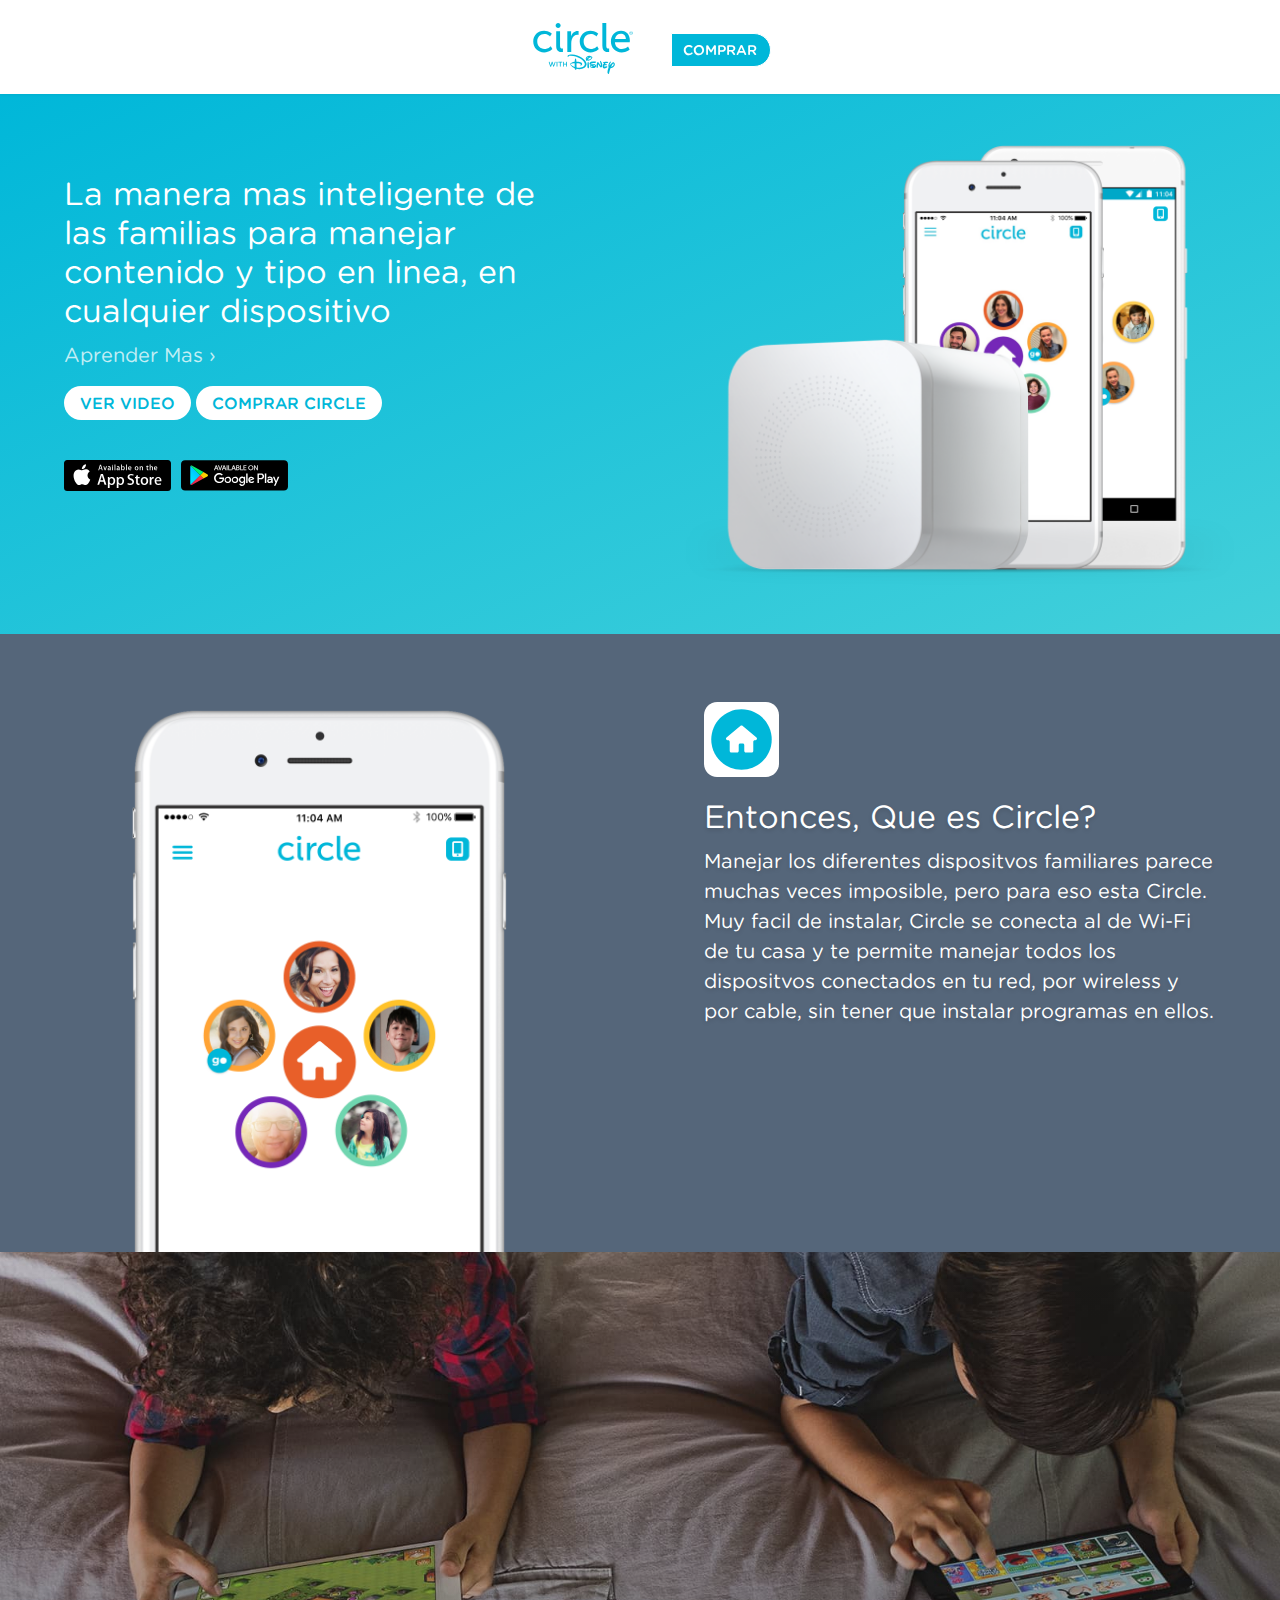
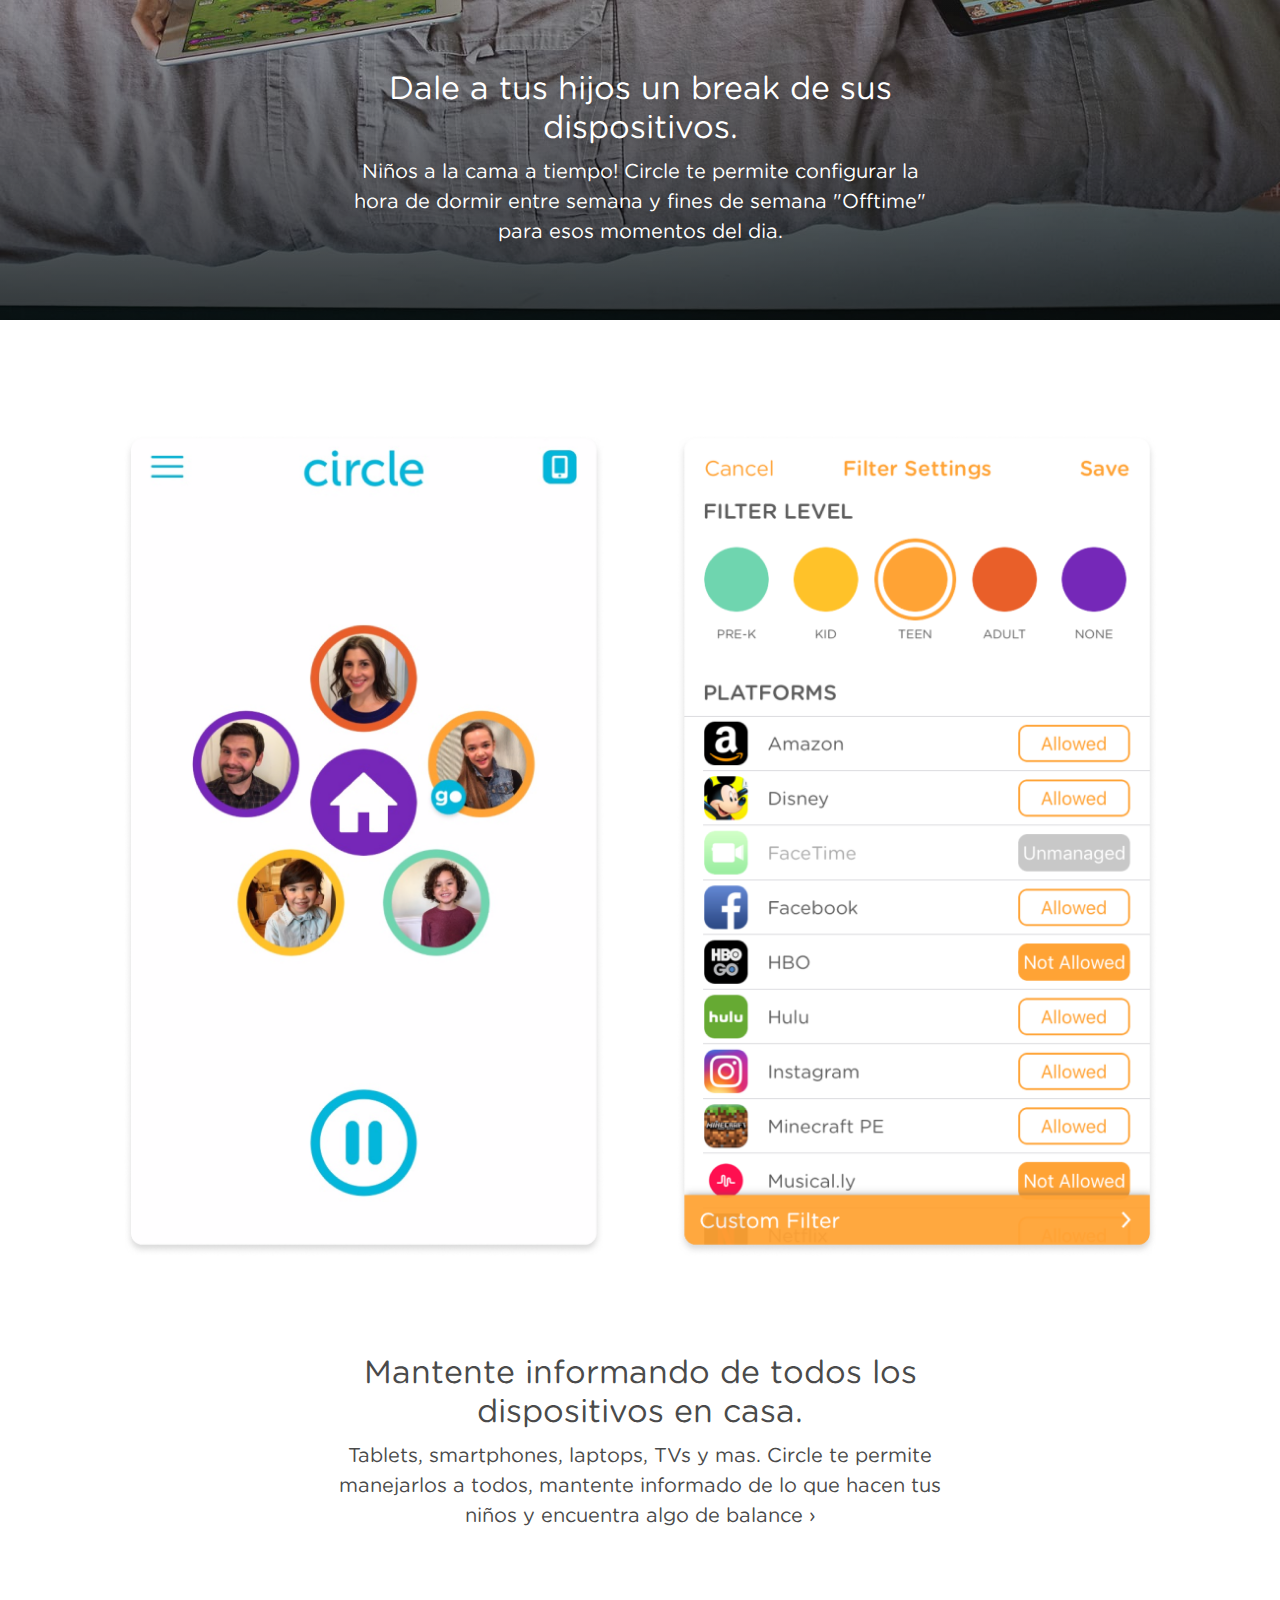
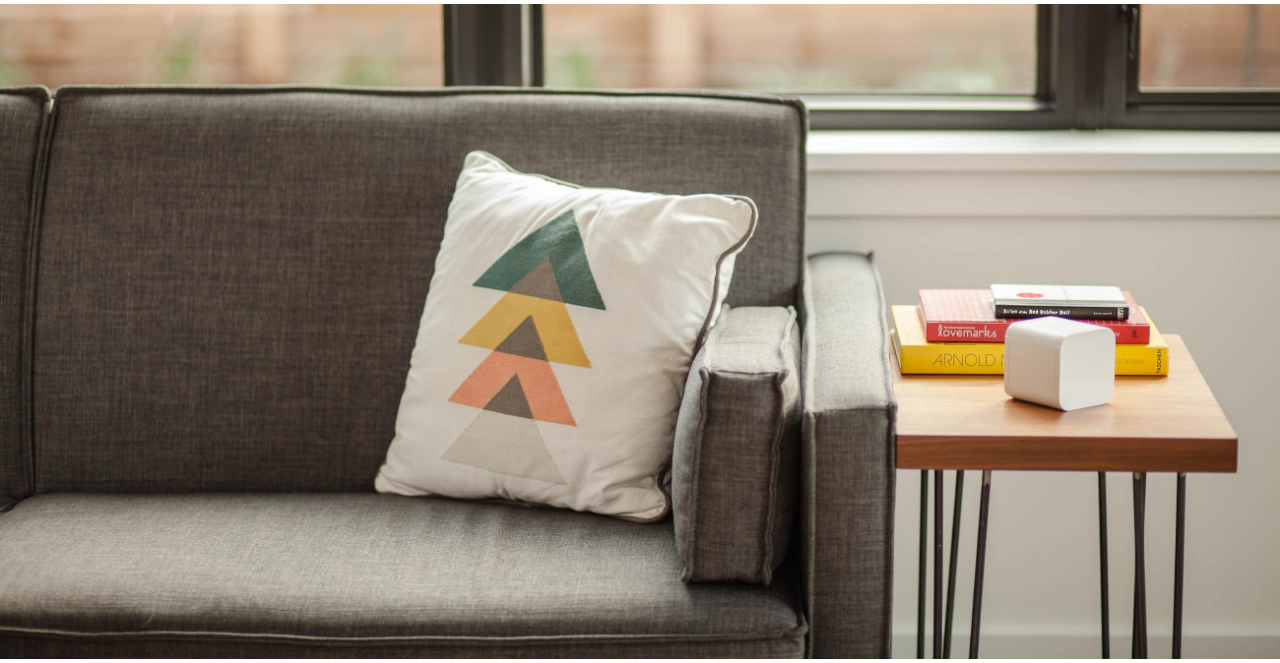
==== index.html @ 73e22552 "pulido" ====
<!doctype html>
<html>
  <head>
    <meta charset="UTF-8"/>

<title>Parental Controls &amp; Internet Filtering. — Circle with Disney</title>
<meta name="viewport" content="width=device-width, initial-scale=1, user-scalable=no, minimal-ui" />
 <link rel="stylesheet" type="text/css" href="assets/css/style.css">  
 <script src="https://code.jquery.com/jquery-3.3.1.min.js" integrity="sha256-FgpCb/KJQlLNfOu91ta32o/NMZxltwRo8QtmkMRdAu8=" crossorigin="anonymous"></script>
  </head>
  <body class=" page-index" >
    <div class="container">
      <header class="header">

<!-- barra de navegacion -->
         
<nav class="nav nav-primary">

    <div class="rap">
        <div class="brand">

            <img src="./assets/images/logo.JPG" alt="Circle with Disney - The smart way for families to manage content and time online, on any device" />
      
        </div>
        <ul class="main">

      <li class="brand">
        <a href="/">
          <img src="./assets/images/circle-with-disney-blue.svg" alt="Circle with Disney - The smart way for families to manage content and time online, on any device" width="100"/>
        </a>
      </li>
    
      <li class="store">
      	<a href="https://articulo.mercadolibre.com.ec/MEC-415650653-circle-_JM" class="button blue">Comprar</a>
      </li>
      
        </ul>
    <ul class="mobile">
      <li class="store"><a href="https://articulo.mercadolibre.com.ec/MEC-415650653-circle-_JM" class="button blue">Comprar</a></li>
      <li class="more">
        <a class="js-mobile-menu-trigger">
          <svg class="icon icon-more">
            <use xlink:href="#icon-more"></use>
          </svg>
        </a>
      </li>
    </ul>
    </div>
</nav>
<nav class="nav nav-mobile">

    <!-- cuerpo -->

  <ul>
    
    <li class="features"><a href="/circle/">Circle Home</a>
      <ul class="sub">
        <li><a href="/circle/time-limits/">Time Limits</a></li>
        <li><a href="/circle/bedtime/">BedTime</a></li>
        <li><a href="/circle/filter/">Filter</a></li>
        <li><a href="/circle/rewards/">Rewards</a></li>
        <li><a href="/circle/pause/">Pause</a></li>
        <li><a href="/circle/offtime/">OffTime</a></li>
        <li><a href="/circle/usage/">Usage</a></li>
      </ul>
    </li>
    <li><a href="/circle-go/">Circle Go</a>
      
    </li>
    <li class="custom"><a href="/mycircle/">MyCIRCLE</a></li>
    <li><a href="/connections/">Connections</a></li>
    <li><a href="https://support.meetcircle.com/" target="_blank">Support</a></li>
    <li class="store"><a href="/buy/">Buy on meetcircle.com</a></li>
    <li class="store"><a href="http://www.amazon.com/Circle-CIRC001-with-Disney/dp/B019RC1EI8/ref=cm_cr_arp_d_product_top?ie=UTF8" onClick="circleClickTrack(event)" target="_blank" class="amazon">Buy on <img src="amazon-white-cta.svg" alt="Buy it on Amazon®" width="72"/></a></li>
  </ul>
</nav>

      </header>
      <div id="content" class="m-scene">
        <div class="scene_element scene_element--fadein">
          <main>
            

<div id="scene-circle" class="scene scene-left scene-dual scene-color-gradient-fresh">
  <div class="content">
    <h2> La manera mas inteligente de las familias para manejar contenido y tipo en linea, en cualquier dispositivo</h2>
    <p class="lead learn-more text-color-white text-faded">
      Aprender Mas
    </p>
    <div class="modal">
      <label for="modal-1">
        <a class="modal-trigger button white">Ver Video</a>
        <a href="/buy/" class="button white">Comprar Circle</a>
      </label>
      <input id="modal-1" type="checkbox" class="modal-state"/>
      <div class="modal-fade-screen">
        <div class="modal-inner">
          <div for="modal-1" class="modal-close"></div>
          <div class="video-wrapper">
            <iframe id="masthead-video" src="https://player.vimeo.com/video/198241152?api=1&amp;player_id=masthead-video&amp;title=0&amp;amp;byline=0&amp;amp;portrait=0&amp;amp;color=00b7d9" frameborder="0" allowfullscreen="allowfullscreen"></iframe>
          </div>
        </div>
      </div>
    </div>
    <p class="app-store-ctas">
		<a href="https://itunes.apple.com/us/app/circle-home/id1037062934"><img src="./assets/images/app-store-available.svg" width="107" alt="Available on the App Store" /></a>&nbsp;
		<a href="https://play.google.com/store/apps/details?id=com.circlemedia.circlehome"><img src="./assets/images/play-store-available.svg" width="107" alt="Available on Google Play" /></a>
	</p>
  </div>
  <div class="image">
  	<a href="/buy/" class="no-mobile"><img src="./assets/images/circlehome-with-phones.png" alt="Circle Home - only $99" class="responsive-image"/></a>
  	<a href="/buy/" class="show-mobile"><img src="./assets/images/circlehome-with-phones-mobile.png" alt="Circle Home - only $99" class="responsive-image"/></a>
  </div>
</div>

            


<div id="scene-homepage-whatiscircle" class="scene scene-right scene-dual scene-text-light scene-color-offtime">
  <div class="content">
    <a href="/circle/">
      <img src="./assets/images/circle-app-icon.svg" alt="Circle app" height="75" />
    </a>
    <h2>
      Entonces, Que es Circle?
    </h2>
    <p class="lead">
      Manejar los diferentes dispositvos familiares parece muchas veces imposible, pero para eso esta Circle. Muy facil de instalar, Circle se conecta al de Wi-Fi de tu casa y te permite manejar todos los dispositvos conectados en tu red, por wireless y por cable, sin tener que instalar programas en ellos.
    </p>
  </div>
  <div class="image">
    <img src="./assets/images/circle-homescreen-cropped.png" alt="What is Circle?" class="responsive-image no-mobile"/>
    <img src="./assets/images/circle-homescreen-cropped-mobile.png" alt="What is Circle?" class="responsive-image show-mobile"/>
  </div>
</div>



<div id="scene-homepage-bedtime-pause" style="background-image: url('./assets/images/kids-on-bed-with-devices.jpg');" class="scene scene-mast scene-bottom scene-text-light scene-main"><div class="overlay gradient"></div>
    <div class="content wide">
      <h2>Dale a tus hijos un break de sus dispositivos.</h2>
      <p class="lead">
      	Niños a la cama a tiempo! Circle te permite configurar la hora de dormir entre semana y fines de semana "Offtime" para esos momentos del dia.
      </p>
   
    </div>
  </div>

<div id="scene-homepage-insights-devices" class="scene scene-main wide">
  <div class="image">
    <img src="./assets/images/usage-devices-mobile.png" alt="Manage all your connected devices and stay in the know" class="responsive-image no-mobile"/>
    <img src="./assets/images/usage-devices-mobile.png" alt="Manage all your connected devices and stay in the know" class="responsive-image show-mobile"/>
  </div>
  <div class="content">
    <h2>
      Mantente informando de todos los dispositivos en casa.
    </h2>
    <p class="lead">
      Tablets, smartphones, laptops, TVs y mas. Circle te permite manejarlos a todos, mantente informado de lo que hacen tus niños y encuentra algo de balance
	  </strong> ›
    </p>
  </div>
</div>

<div id="scene-homepage-setup-photo" class="scene">
	<img src="./assets/images/circle-on-side-table.jpg" alt="Circle is easy to setup on your home network." class="responsive-image no-mobile">
	<img src="./assets/images/circle-on-side-table.jpg" alt="Circle is easy to setup on your home network." class="responsive-image show-mobile">
</div>


    

  </body>

  <script src="./assets/js/bundle.js"></script>
</html>
---- assets/css/style.css ----
html {
    font-family: sans-serif;
    -ms-text-size-adjust: 100%;
    -webkit-text-size-adjust: 100%
}

body {
    margin: 0
}

article,aside,details,figcaption,figure,footer,header,main,menu,nav,section,summary {
    display: block
}

audio,canvas,progress,video {
    display: inline-block
}

audio:not([controls]) {
    display: none;
    height: 0
}

progress {
    vertical-align: baseline
}

template,[hidden] {
    display: none
}

a {
    background-color: transparent
}

a:active,a:hover {
    outline-width: 0
}

abbr[title] {
    border-bottom: none;
    text-decoration: underline;
    text-decoration: underline dotted
}

b,strong {
    font-weight: inherit
}

b,strong {
    font-weight: bolder
}

dfn {
    font-style: italic
}

h1 {
    font-size: 2em;
    margin: 0.67em 0
}

mark {
    background-color: #ff0;
    color: #000
}

small {
    font-size: 80%
}

sub,sup {
    font-size: 75%;
    line-height: 0;
    position: relative;
    vertical-align: baseline
}

sub {
    bottom: -0.25em
}

sup {
    top: -0.5em
}

img {
    border-style: none
}

svg:not(:root) {
    overflow: hidden
}

code,kbd,pre,samp {
    font-family: monospace, monospace;
    font-size: 1em
}

figure {
    margin: 1em 40px
}

hr {
    box-sizing: content-box;
    height: 0;
    overflow: visible
}

button,input,select,textarea {
    font: inherit
}

optgroup {
    font-weight: bold
}

button,input,select {
    overflow: visible
}

button,input,select,textarea {
    margin: 0
}

button,select {
    text-transform: none
}

button,[type="button"],[type="reset"],[type="submit"] {
    cursor: pointer
}

[disabled] {
    cursor: default
}

button,html [type="button"],[type="reset"],[type="submit"] {
    -webkit-appearance: button
}

button::-moz-focus-inner,input::-moz-focus-inner {
    border: 0;
    padding: 0
}

button:-moz-focusring,input:-moz-focusring {
    outline: 1px dotted ButtonText
}

fieldset {
    border: 1px solid #c0c0c0;
    margin: 0 2px;
    padding: 0.35em 0.625em 0.75em
}

legend {
    box-sizing: border-box;
    color: inherit;
    display: table;
    max-width: 100%;
    padding: 0;
    white-space: normal
}

textarea {
    overflow: auto
}

[type="checkbox"],[type="radio"] {
    box-sizing: border-box;
    padding: 0
}

[type="number"]::-webkit-inner-spin-button,[type="number"]::-webkit-outer-spin-button {
    height: auto
}

[type="search"] {
    -webkit-appearance: textfield
}

[type="search"]::-webkit-search-cancel-button,[type="search"]::-webkit-search-decoration {
    -webkit-appearance: none
}

html {
    box-sizing: border-box
}

*,*::after,*::before {
    box-sizing: inherit
}

.icon {
    display: inline-block;
    width: 1em;
    height: 1em;
    fill: currentColor
}

.icon-android {
    width: 0.8291015625em
}

.icon-apple {
    width: 0.810546875em
}

.icon-babble {
    width: 0.9306640625em
}

.icon-blog {
    width: 0.7802734375em
}

.icon-circle-device {
    width: 0.97265625em
}

.icon-community {
    width: 1.2119140625em
}

.icon-desktop {
    width: 1.0859375em
}

.icon-devices {
    width: 0.9541015625em
}

.icon-disney {
    width: 1.2119140625em
}

.icon-education {
    width: 1.228515625em
}

.icon-emoji {
    width: 0.97265625em
}

.icon-facebook {
    width: 0.541015625em
}

.icon-filter {
    width: 0.989453125em
}

.icon-game {
    width: 0.97265625em
}

.icon-gif {
    width: 2.22265625em
}

.icon-grid {
    width: 0.97265625em
}

.icon-home {
    width: 1.134765625em
}

.icon-insights {
    width: 1.37109375em
}

.icon-instagram {
    width: 0.97265625em
}

.icon-ipod {
    width: 0.6484375em
}

.icon-laptop {
    width: 1.5712890625em
}

.icon-loading {
    width: 0.97265625em
}

.icon-medium {
    width: 1.189453125em
}

.icon-moon {
    width: 0.97265625em
}

.icon-more {
    width: 0.2705078125em
}

.icon-movie {
    width: 1.4287109375em
}

.icon-news {
    width: 1.2001953125em
}

.icon-offtime {
    width: 0.6669921875em
}

.icon-pause-round {
    width: 0.9669921875em
}

.icon-pause-simple {
    width: 0.6669921875em
}

.icon-phone {
    width: 0.6484375em
}

.icon-profile {
    width: 0.97265625em
}

.icon-rewards {
    width: 0.97265625em
}

.icon-security {
    width: 0.95em
}

.icon-shopping {
    width: 0.8779296875em
}

.icon-social-services {
    width: 1.0810546875em
}

.icon-streaming {
    width: 1.4482421875em
}

.icon-support {
    width: 0.97265625em
}

.icon-tablet {
    width: 0.810546875em
}

.icon-tv {
    width: 1.1875em
}

.icon-twitter {
    width: 1.2119140625em
}

.icon-usage {
    width: 1.03125em
}

.icon-video {
    width: 1.03125em
}

.icon-vine {
    width: 0.8779296875em
}

.icon-wifi {
    width: 1.4189453125em
}

.icon-youtube {
    width: 1.3544921875em
}

* {
    text-rendering: optimizeLegibility !important;
    -webkit-text-size-adjust: none !important
}

html,body {
    -webkit-tap-highlight-color: transparent
}

body {
    text-rendering: optimizeLegibility;
    -webkit-font-smoothing: antialiased;
    -webkit-text-size-adjust: none;
    zoom:1;color: #4a4a4a;
    font-size: 1em;
    font-family: "Gotham Rounded A","Gotham Rounded B";
    background: #f2f4f6
}

h1,h2,h3,h4,h5,h6 {
    font-family: "Gotham Rounded A","Gotham Rounded B"
}

h1 {
    font-size: 2.25em;
    font-weight: 500
}

h2 {
    margin: .5em 0 0 0;
    font-size: 1.5em
}

@media screen and (min-width: 768px) {
    h2 {
        font-size:2em
    }
}

h3 {
    font-size: 1.5em
}

h2,h3,h4 {
    font-weight: 400
}

h5,h6 {
    font-weight: 500
}

h5 {
    font-size: 1em
}

strong {
    font-weight: 500
}

p,ul li,ul ol,blockquote {
    font-family: "Gotham Rounded A","Gotham Rounded B"
}

p {
    margin: .5em 0;
    font-size: 1em;
    line-height: 1.5em
}

a {
    display: inline-block;
    color: #00b7d9;
    text-decoration: none
}

p a {
    display: inline
}

iframe[name="google_conversion_frame"] {
    display: none !important
}

body>img {
    display: none !important
}

.lead {
    font-size: 1em
}

.lead.lead-mobile {
    font-size: 1.25em
}

@media screen and (min-width: 768px) {
    .lead {
        font-size:1.25em
    }
}

.lead.hide-mobile {
    display: none
}

@media screen and (min-width: 768px) {
    .lead.hide-mobile {
        display:block
    }
}

.text-size-big {
    font-size: 3.5em
}

.learn-more:after {
    content: " ›"
}

.text-color-white {
    color: #fff
}

.text-color-white.text-faded {
    color: rgba(255,255,255,0.75)
}

.text-color-secondary-light {
    color: #a7b3c1
}

.text-align-center {
    text-align: center
}

.text-align-left {
    text-align: left
}

.text-all-caps {
    text-transform: uppercase
}

.display-inline-block {
    display: inline-block
}

.display-none {
    display: none
}

.mb0 {
    margin-bottom: 0
}

.bg-white {
    background: #fff
}

.bg-white-fade {
    background: rgba(255,255,255,0.5)
}

.bg-primary {
    background: #00b7d9
}

.bg-secondary {
    background: #404d5c
}

.bg-light-gray {
    background: #c5cdd6
}

.bg-prek {
    background: #6FD5AF
}

.bg-kid {
    background: #FFC229
}

.bg-teen {
    background: #FFA335
}

.bg-adult {
    background: #E85F29
}

.bg-none {
    background: #7528B8
}

.bg-chores {
    background: #827AEC
}

.bg-activity {
    background: #FA7E48
}

.bg-social {
    background: #FFB854
}

.bg-automation {
    background: #aaa
}

.bg-driving {
    background: #2BAD8B
}

.bg-assistant {
    background: #CF4242
}

.bg-mycircle-gradient {
    background-color: #FFA335;
    background-image: -webkit-linear-gradient(bottom, #FFA335,#E85F29);
    background-image: linear-gradient(to top,#FFA335,#E85F29)
}

.bg-mycircle-gradient-reverse {
    background-color: #E85F29;
    background-image: -webkit-linear-gradient(bottom, #E85F29,#FFA335);
    background-image: linear-gradient(to top,#E85F29,#FFA335)
}

.bg-circlego-gradient {
    background-color: #FFC229;
    background-image: -webkit-linear-gradient(bottom, #FFC229,#FFA335);
    background-image: linear-gradient(to top,#FFC229,#FFA335)
}

.bg-circlego-gradient-reverse {
    background-color: #FFA335;
    background-image: -webkit-linear-gradient(bottom, #FFA335,#FFC229);
    background-image: linear-gradient(to top,#FFA335,#FFC229)
}

.mb0 {
    margin-bottom: 0
}

.mt0 {
    margin-top: 0
}

.responsive-image {
    display: block;
    max-width: 100%;
    height: auto
}

.responsive-image-ib {
    display: inline-block;
    max-width: 100%;
    height: auto
}

.no-mobile {
    display: none
}

@media screen and (min-width: 768px) {
    .no-mobile {
        display:inline
    }
}

.show-mobile {
    display: inline
}

@media screen and (min-width: 768px) {
    .show-mobile {
        display:none
    }
}

.clearfix:before,.clearfix:after {
    content: " ";
    display: table
}

.clearfix:after {
    clear: both
}

@-webkit-keyframes fadeInDown {
    0% {
        opacity: 0;
        -webkit-transform: translateY(-20px);
        transform: translateY(-20px)
    }

    100% {
        opacity: 1;
        -webkit-transform: translateY(0);
        transform: translateY(0)
    }
}

@keyframes fadeInDown {
    0% {
        opacity: 0;
        -webkit-transform: translateY(-20px);
        -ms-transform: translateY(-20px);
        transform: translateY(-20px)
    }

    100% {
        opacity: 1;
        -webkit-transform: translateY(0);
        -ms-transform: translateY(0);
        transform: translateY(0)
    }
}

@-webkit-keyframes fadeIn {
    0% {
        opacity: 0
    }

    100% {
        opacity: 1
    }
}

@keyframes fadeIn {
    0% {
        opacity: 0
    }

    100% {
        opacity: 1
    }
}

@-webkit-keyframes slideInDown {
    0% {
        opacity: 0;
        -webkit-transform: translateY(-2000px);
        transform: translateY(-2000px)
    }

    100% {
        -webkit-transform: translateY(0);
        transform: translateY(0)
    }
}

@keyframes slideInDown {
    0% {
        opacity: 0;
        -webkit-transform: translateY(-2000px);
        -ms-transform: translateY(-2000px);
        transform: translateY(-2000px)
    }

    100% {
        -webkit-transform: translateY(0);
        -ms-transform: translateY(0);
        transform: translateY(0)
    }
}

.m-scene .scene_element {
    animation-duration: 0.25s;
    transition-timing-function: ease-in;
    animation-fill-mode: both
}

.m-scene .scene_element--fadein {
    -webkit-animation-duration: 1s;
    -moz-animation-duration: 1s;
    -o-animation-duration: 1s;
    animation-duration: 1s;
    -webkit-animation-fill-mode: both;
    -moz-animation-fill-mode: both;
    -o-animation-fill-mode: both;
    animation-fill-mode: both;
    -webkit-animation-name: fadeIn;
    -moz-animation-name: fadeIn;
    -o-animation-name: fadeIn;
    animation-name: fadeIn
}

.m-scene.is-exiting .scene_element {
    animation-direction: alternate-reverse
}

.alert {
    display: none;
    position: relative;
    padding: .25rem 0;
    color: #fff;
    font-weight: 500;
    text-align: center;
    vertical-align: middle;
    text-transform: uppercase;
    background: #E85F29
}

.alert p {
    position: relative;
    top: -2px;
    display: inline-block;
    margin: 0 .5em 1.25em 0
}

.alert p .hide {
    display: none
}

@media screen and (min-width: 768px) {
    .alert p .hide {
        display:inline
    }
}

.alert img {
    position: relative;
    top: .95em;
    display: inline-block
}

.alert .button {
    position: block;
    margin-top: 0
}

.alert .button.white {
    color: #E85F29
}

@media screen and (min-width: 768px) {
    .alert .button {
        margin-top:0;
        margin-left: .5rem;
        display: inline-block
    }
}

.page-home .alert {
    display: block
}

.button {
    display: inline-block;
    padding: .5rem 1rem .45rem 1rem;
    font-weight: 500;
    text-decoration: none;
    text-shadow: none;
    text-transform: uppercase;
    border-radius: 2rem;
    cursor: pointer;
    outline: none;
    border: none
}

.button.blue {
    color: #fff;
    background: #00b7d9
}

.button.blue:hover {
    background: #008ca6
}

.button.white {
    color: #00b7d9;
    background: #fff
}

.button.white:hover {
    background: rgba(255,255,255,0.75)
}

.button.holiday-gold {
    color: #fff;
    background: #F4BE38;
    font-weight: 700;
    letter-spacing: .02em
}

.button.holiday-gold:hover {
    background: rgba(244,190,56,0.75)
}

.button.csm {
    color: #fff;
    background: #249A10;
    font-weight: 700;
    letter-spacing: .02em
}

.button.csm:hover {
    background: rgba(36,154,16,0.75)
}

.button-segment span {
    display: inline-block;
    padding: .5rem 1rem;
    font-weight: 500;
    text-decoration: none;
    text-shadow: none;
    text-transform: uppercase
}

.button-segment .blue {
    color: #fff;
    background: #00b7d9;
    border-radius: 0 2rem 2rem 0
}

.button-segment .white {
    color: #00b7d9;
    background: #fff;
    border-radius: 2rem 0 0 2rem
}

.play-button {
    display: inline-block;
    height: 32px;
    width: 32px;
    background-color: #fff;
    border-radius: 100%;
    position: relative;
    top: 10px
}

.play-button:hover {
    background-color: rgba(255,255,255,0.5)
}

.play-button:after {
    content: "";
    display: block;
    position: absolute;
    top: 10.5px;
    left: 13px;
    margin: 0 auto;
    border-style: solid;
    border-width: 6px 0 6px 9px;
    border-color: transparent transparent transparent #00b7d9
}

.pill-list {
    list-style: none;
    padding-left: 0
}

.pill {
    display: inline-block;
    margin: 0 .5rem .5rem 0;
    padding: .25rem .5rem;
    font-weight: 500;
    border-radius: 5px
}

.pill.big {
    padding: .5rem 1rem;
    text-align: center
}

@media screen and (min-width: 1025px) {
    .header {
        padding:0 2rem
    }
}

.contact-form input {
    display: inline-block;
    margin: .5rem;
    padding: .5rem 0;
    outline: none;
    border: none;
    border-bottom: 2px solid #b9c3ce
}

.contact-form label {
    color: #8899ad;
    font-size: .9rem
}

.contact-form button {
    border: none;
    outline: none;
    font-size: .9rem
}

.form-clear {
    position: absolute;
    left: -5000px
}

.nav ul {
    padding-left: 0
}

.nav ul li {
    font-size: 1em;
    list-style: none
}

@media screen and (min-width: 768px) {
    .nav ul li {
        font-size:.75em;
        top: -1.65em
    }
}

@media screen and (min-width: 1025px) {
    .nav ul li {
        font-size:.9em;
        top: -1.35em
    }
}

.nav a {
    text-decoration: none
}

@media screen and (min-width: 1025px) {
    .nav-primary {
        position:fixed;
        left: 0;
        right: 0;
        z-index: 99
    }
}

.nav-primary .rap .main {
    display: none
}

@media screen and (min-width: 768px) {
    .nav-primary .rap .main {
        display:block;
        position: relative;
        text-align: center;
        padding: .5em 2em 0em 2em;
        margin-bottom: .5em
    }

    .nav-primary .rap .main.expanded {
        padding-bottom: 1.5em
    }
}

.nav-primary li {
    position: relative;
    display: inline;
    padding: .5em 0 1.5em;
    margin: 0 1.25em;
    font-weight: 500;
    text-transform: uppercase
}

@media screen and (min-width: 768px) {
    .nav-primary li {
        font-size:.75em;
        padding: .5em 0 1.85em;
        margin: 0 .75em
    }
}

@media screen and (min-width: 1025px) {
    .nav-primary li {
        padding:.5em 0 1.5em;
        margin: 0 1.25em
    }
}

.nav-primary a {
    color: #404d5c
}

.nav-primary .rap {
    max-width: 100%;
    margin-left: auto;
    margin-right: auto
}

.nav-primary .rap:before,.nav-primary .rap:after {
    content: " ";
    display: table
}

.nav-primary .rap:after {
    clear: both
}

@media screen and (min-width: 1025px) {
    .nav-primary .rap {
        background:#fff;
        box-shadow: 0 1px 3px rgba(0,0,0,0.05)
    }
}

.nav-primary .mobile {
    text-align: right
}

@media screen and (min-width: 768px) {
    .nav-primary .mobile {
        display:none
    }
}

@media screen and (min-width: 1025px) {
    .nav-primary .mobile {
        display:none
    }
}

.nav-primary .mobile li {
    margin-left: 0
}

.nav-primary .mobile li.store {
    margin-right: .5em
}

.nav-primary .mobile li.more {
    position: relative;
    top: .4rem;
    padding-left: .25em;
    font-size: 1.5rem;
    cursor: pointer
}

.nav-primary .mobile li a {
    color: #404d5c
}

.nav li.brand a {
    position: relative;
    top: 1.3em
}

.nav-primary>.rap>.brand {
    display: inline;
    float: left;
    padding: .75rem 1rem .45rem;
    z-index: 99
}

@media screen and (min-width: 768px) {
    .nav-primary>.rap>.brand {
        display:none
    }
}

.nav-primary>.rap>.brand img {
    height: 44px
}

.nav-primary li.store {
    position: relative
}

.nav-primary li.store a {
    color: white;
    padding: .5rem .75rem .45rem .75rem;
    position: relative
}

@media screen and (min-width: 768px) {
    .nav-primary li.store a {
        border:1px solid #fff;
        padding: 7px 11px 8px 9px;
        font-size: 13px
    }

    .nav-primary li.store a:first-child {
        border-radius: 2rem 0 0 2rem;
        right: -6px
    }

    .nav-primary li.store a:last-child {
        border-radius: 0 2rem 2rem 0
    }

    .nav-primary li.store a:last-child.intl {
        border-radius: 2rem
    }
}

@media screen and (min-width: 1025px) {
    .nav-primary li.store a {
        padding:8px 13px 8px 11px;
        font-size: 14px
    }
}

.nav-primary li.store a.amazon {
    background: #444;
    padding: .55rem .9rem .25rem .9rem;
    position: relative;
    top: 3px
}

@media screen and (min-width: 768px) {
    .nav-primary li.store a.amazon {
        padding:8px 11px 3px 12px;
        top: 5px
    }
}

.nav-primary li.store a.amazon:hover,.nav-primary li.store a.amazon:focus {
    background: #000
}

.nav-primary li.store a img {
    height: 16px;
    display: inline-block
}

@media screen and (min-width: 1025px) {
    .nav-primary li.store a img {
        height:18px
    }
}

@media screen and (min-width: 768px) {
    .nav-primary li.store {
        margin-left:.25em;
        margin-right: 0
    }
}

@media screen and (min-width: 1025px) {
    .nav-primary li.store {
        margin-left:.75em;
        margin-right: 0
    }
}

.nav li.custom {
    text-transform: none
}

.nav-primary .sub {
    display: none;
    position: absolute;
    top: 65px;
    width: 100%;
    left: 0;
    right: 0;
    padding: .75rem 2rem;
    text-align: center;
    background: #fff;
    box-shadow: inset 0 1px 2px rgba(0,0,0,0.1),0 1px 2px rgba(0,0,0,0.05);
    z-index: 99
}

.nav-primary .sub li {
    padding: 1rem 0.7rem;
    margin-left: .5rem;
    margin-right: 0;
    font-size: .7rem;
    top: 0
}

@media screen and (min-width: 1025px) {
    .nav-primary .sub li {
        font-size:.8rem;
        padding: 1rem 1rem .75rem
    }
}

.nav-primary .sub li a {
    color: #91a1b3
}

.nav-primary li.active {
    border-bottom: 2px solid #00b7d9
}

.nav-primary .sub li.active {
    border-bottom: 0
}

.nav-primary li.active a {
    color: #00b7d9
}

.is-expanded .sub {
    display: inline-block;
    -webkit-animation-duration: 200ms;
    -moz-animation-duration: 200ms;
    -o-animation-duration: 200ms;
    animation-duration: 200ms;
    -webkit-animation-fill-mode: both;
    -moz-animation-fill-mode: both;
    -o-animation-fill-mode: both;
    animation-fill-mode: both;
    -webkit-animation-name: fadeInDown;
    -moz-animation-name: fadeInDown;
    -o-animation-name: fadeInDown;
    animation-name: fadeInDown
}

.page-circle .sub,.page-circle-go .sub,.page-uk .sub,.page-uk\/circle .sub,.page-uk\/circle-go .sub {
    display: inline-block
}

.nav-secondary {
    padding-bottom: 0;
    padding-left: 0;
    text-align: center
}

@media screen and (min-width: 1025px) {
    .nav-secondary {
        padding-left:40px;
        text-align: left
    }
}

.nav-secondary {
    margin-bottom: 0;
    list-style-type: none
}

.nav-secondary li {
    display: inline-block;
    padding: 0 .5rem;
    font-size: .9rem;
    font-weight: 500;
    text-transform: uppercase;
    line-height: 1.5
}

@media screen and (min-width: 1025px) {
    .nav-secondary li {
        padding-right:1.5rem;
        padding-left: 0
    }
}

.nav-secondary a,.nav-social a {
    color: #6a7f98
}

.nav-social {
    text-align: center;
    padding-left: 0
}

@media screen and (min-width: 1025px) {
    .nav-social {
        padding-right:40px;
        text-align: inherit
    }
}

.nav-social li {
    display: inline;
    font-size: 1.5rem;
    padding: 0 .5rem
}

@media screen and (min-width: 1025px) {
    .nav-social li {
        padding-left:2rem
    }
}

.nav-social li a {
    -webkit-transition: color 300ms ease-in-out;
    -moz-transition: color 300ms ease-in-out;
    -o-transition: color 300ms ease-in-out;
    transition: color 300ms ease-in-out
}

.nav-social li a:hover {
    color: #55667a
}

.nav-support {
    text-align: center;
    padding-left: 0
}

@media screen and (min-width: 1025px) {
    .nav-support {
        padding-left:40px;
        text-align: inherit
    }
}

.nav-support li {
    display: inline-block;
    margin-bottom: .5rem;
    padding-right: 1rem;
    font-size: .9rem
}

@media screen and (min-width: 768px) {
    .nav-support li {
        display:inline;
        margin-bottom: 0;
        font-size: 1rem
    }
}

.nav-support a {
    color: #8899ad
}

.nav-mobile {
    display: none;
    padding: 1rem;
    background: #fafafa;
    box-shadow: inset 0 1px 2px rgba(0,0,0,0.1),0 1px 2px rgba(0,0,0,0.05);
    -webkit-animation-duration: 200ms;
    -moz-animation-duration: 200ms;
    -o-animation-duration: 200ms;
    animation-duration: 200ms;
    -webkit-animation-fill-mode: both;
    -moz-animation-fill-mode: both;
    -o-animation-fill-mode: both;
    animation-fill-mode: both;
    -webkit-animation-name: fadeInDown;
    -moz-animation-name: fadeInDown;
    -o-animation-name: fadeInDown;
    animation-name: fadeInDown
}

.nav-mobile.is-expanded {
    display: block
}

@media screen and (min-width: 768px) {
    .nav-mobile.is-expanded {
        display:none
    }
}

.nav-mobile ul {
    margin: 0
}

.nav-mobile li {
    display: block;
    margin-left: .5rem;
    font-weight: 500;
    text-transform: uppercase;
    padding: .5rem 0
}

.nav-mobile li.store {
    margin: .75rem 0;
    text-align: center;
    padding: 0
}

.nav-mobile li.store a {
    color: #fff;
    display: block;
    background: #00b7d9;
    border-radius: 3rem;
    padding: 1rem 0
}

.nav-mobile li.store a.amazon {
    background: #444;
    padding-top: 11px
}

.nav-mobile li.store a img {
    display: inline-block;
    position: relative;
    top: 9px;
    margin-left: 5px
}

.nav-mobile a {
    color: #404d5c
}

.nav-mobile .sub {
    display: block;
    margin-top: .25rem
}

.nav-mobile .sub li {
    padding: .25rem 0
}

.nav-mobile .sub a {
    color: #6a7f98
}

.nav-mobile .sub .active a {
    color: #00b7d9
}

.promo-bar-top {
    padding: .75em 1.5em;
    width: 100%;
    max-width: 100%
}

.promo-bar-top p {
    margin: 0
}

.promo-bar-top p strong {
    font-weight: 600
}

.promo-bar-top .button {
    font-size: .7em;
    padding: 0em 1em;
    margin: 0 .5em;
    top: -1px;
    position: relative;
    font-weight: 600
}

.masthead {
    background-position: 50% 0;
    background-repeat: no-repeat;
    background-size: cover;
    text-align: center;
    color: #fff;
    text-shadow: 0 1px 2px rgba(17,17,17,0.1);
    -webkit-transition: color 300ms ease-in-out;
    -moz-transition: color 300ms ease-in-out;
    -o-transition: color 300ms ease-in-out;
    transition: color 300ms ease-in-out
}

@media (max-height: 768px) {
    .masthead {
        background-position:50% 50%
    }
}

.masthead .overlay {
    padding: 6rem 0 10rem 0
}

@media screen and (min-width: 768px) {
    .masthead .overlay {
        padding-bottom:20rem
    }
}

@media screen and (min-width: 1025px) {
    .masthead .overlay {
        padding-bottom:35rem
    }
}

@media (max-height: 768px) {
    .masthead .overlay {
        padding-bottom:20rem
    }
}

@media screen and (max-width: 768px) {
    .masthead .overlay {
        padding-bottom:10rem
    }
}

.centered .masthead .overlay {
    padding: 4rem 0
}

@media screen and (min-width: 768px) {
    .centered .masthead .overlay {
        padding:10rem 0
    }
}

.masthead img {
    width: 175px
}

@media screen and (min-width: 768px) {
    .masthead img {
        width:250px
    }
}

@media screen and (min-width: 1025px) {
    .masthead img {
        width:275px
    }
}

.masthead .icon {
    font-size: 4rem
}

@media screen and (min-width: 768px) {
    .masthead .icon {
        font-size:4.5rem
    }
}

.standard .masthead .overlay {
    background: #00b7d9
}

.page-mycircle .standard .masthead .overlay {
    background: #E85F29
}

.masthead .scene-cta {
    padding: 0
}

@media screen and (min-width: 1025px) {
    #content {
        margin-top:90px
    }
}

@media screen and (min-width: 1025px) {
    .page-circle #content,.page-circle-go #content,.page-uk\/circle #content,.page-uk\/circle-go #content {
        margin-top:124px
    }
}

#content.no-margin,.page-features #content.no-margin {
    margin: 0
}

.container {
    position: relative;
    background: #fff
}

@media screen and (min-width: 1025px) {
    .container {
        max-width:1300px;
        margin-left: auto;
        margin-right: auto
    }

    .container:before,.container:after {
        content: " ";
        display: table
    }

    .container:after {
        clear: both
    }
}

.page-buy form.ellen,.page-buy #scene-buy-detail .ellen.available,.page-buy .scene-dory-ticket {
    display: none
}

.page-index #in-store-at-target {
    display: none
}

.scene .icon-list {
    max-width: 68em;
    margin-left: auto;
    margin-right: auto;
    padding: 5rem 2rem 0 2rem;
    text-align: center
}

.scene .icon-list:before,.scene .icon-list:after {
    content: " ";
    display: table
}

.scene .icon-list:after {
    clear: both
}

@media screen and (min-width: 1025px) {
    .scene .icon-list {
        padding:5rem 0 0 0
    }
}

.scene .icon-list .icon {
    color: #8899ad
}

.scene .icon-list li {
    float: left;
    display: block;
    margin-right: 2.35765%;
    width: 100%;
    list-style: none
}

.scene .icon-list li:last-child {
    margin-right: 0
}

@media screen and (min-width: 768px) and (max-width: 1024px) {
    .scene .icon-list li {
        float:left;
        display: block;
        margin-right: 2.35765%;
        width: 48.82117%
    }

    .scene .icon-list li:last-child {
        margin-right: 0
    }

    .scene .icon-list li:nth-child(2n) {
        margin-right: 0
    }

    .scene .icon-list li:nth-child(2n+1) {
        clear: left
    }
}

@media screen and (min-width: 1025px) {
    .scene .icon-list li {
        float:left;
        display: block;
        margin-right: 2.35765%;
        width: 23.23176%
    }

    .scene .icon-list li:last-child {
        margin-right: 0
    }

    .scene .icon-list li:nth-child(4n) {
        margin-right: 0
    }

    .scene .icon-list li:nth-child(4n+1) {
        clear: left
    }
}

.scene .icon-list h5 {
    text-transform: uppercase
}

.scene .icon-list p {
    font-size: .9rem
}

.icon-list-color {
    list-style: none;
    margin: 0;
    padding: 0
}

.icon-list-color li {
    display: block;
    float: left;
    width: 100%;
    text-align: center
}

@media screen and (min-width: 768px) {
    .icon-list-color li {
        width:50%
    }
}

@media screen and (min-width: 1025px) {
    .icon-list-color li {
        width:25%
    }
}

.icon-list-color li a {
    display: inline-block;
    padding: 2rem 2rem 1rem 2rem;
    color: #fff;
    text-decoration: none
}

@media screen and (min-width: 768px) {
    .icon-list-color li a {
        padding:3.5rem 2rem 1.5rem 2rem
    }
}

@media screen and (min-width: 1025px) {
    .icon-list-color li a {
        padding:3.5rem 2rem 1.5rem 2rem
    }
}

.icon-list-color li h5 {
    margin-bottom: .5rem;
    font-weight: 500;
    text-transform: uppercase
}

.icon-list-color li .icon {
    font-size: 3rem
}

.icon-list-color li p {
    min-height: 70px;
    margin: 0;
    font-size: .9rem
}

@media screen and (min-width: 1025px) {
    .icon-list-color li p {
        font-size:1rem
    }
}

.icon-list-two-up li {
    padding: 5em 0
}

@media screen and (min-width: 1025px) {
    .icon-list-two-up li {
        width:49.9999999%
    }
}

.icon-list-color.icon-list-two-up li .icon {
    font-size: 6em
}

.icon-list-feature {
    padding-left: 0;
    text-align: center;
    list-style: none
}

@media screen and (min-width: 1025px) {
    .icon-list-feature.small-icons {
        text-align:left
    }
}

.icon-list-feature .feature {
    display: inline-block;
    padding: 0 1.25em 1em 1.25em
}

@media screen and (min-width: 1025px) {
    .icon-list-feature .feature {
        padding-bottom:3em
    }
}

.icon-list-feature.small-icons .feature {
    padding: 0 .25em 2em
}

@media screen and (min-width: 1025px) {
    .icon-list-feature.small-icons .feature {
        padding:0 .5em 2em 0
    }
}

.icon-list-feature .feature img {
    height: 90px
}

.icon-list-feature.small-icons .feature img {
    height: 40px
}

.icon-list-feature .feature a {
    color: #404d5c
}

.icon-list-feature .feature h5 {
    margin-top: .5em;
    font-size: .85em
}

#scene-connections-icons .icon-list-feature .feature {
    padding-bottom: 0
}

.press-grid {
    padding: 0;
    list-style: none;
    text-align: center
}

@media screen and (min-width: 1025px) {
    .press-grid {
        padding:0 2em
    }
}

.press-grid li {
    position: relative;
    display: inline-block;
    margin: 1rem 1.25rem
}

.press-grid li.adjust-top {
    top: .5rem
}

.any-logo,.bestbuy-logo,.scene-quotes .content li.source_bestbuy:after,.amazon-logo,.scene-quotes .content li.source_amazon:after,.twitter-logo,.scene-quotes .content li.source_twitter:after,.target-logo,.scene-quotes .content li.source_target:after,.facebook-logo,.scene-quotes .content li.source_facebook:after {
    background-repeat: no-repeat
}

.bestbuy-logo,.scene-quotes .content li.source_bestbuy:after {
    background-image: url([data-uri])
}

.amazon-logo,.scene-quotes .content li.source_amazon:after {
    background-image: url([data-uri])
}

.twitter-logo,.scene-quotes .content li.source_twitter:after {
    background-image: url([data-uri])
}

.target-logo,.scene-quotes .content li.source_target:after {
    background-image: url([data-uri])
}

.facebook-logo,.scene-quotes .content li.source_facebook:after {
    background-image: url([data-uri])
}

.modal {
    margin: 1rem 0 1.5rem 0
}

.modal label {
    cursor: pointer;
    margin-bottom: 0
}

.modal label img {
    border-radius: 150px;
    display: block;
    max-width: 300px
}

.modal .modal-state {
    display: none
}

.modal .modal-trigger {
    cursor: pointer
}

.modal .modal-trigger span {
    position: relative;
    top: .25rem;
    display: inline-block;
    padding-left: .5rem;
    font-size: 1.5rem
}

.modal .modal-fade-screen {
    -webkit-transition: opacity 0.25s ease;
    -moz-transition: opacity 0.25s ease;
    transition: opacity 0.25s ease;
    position: fixed;
    top: 0;
    right: 0;
    bottom: 0;
    left: 0;
    background-color: rgba(0,183,217,0.85);
    opacity: 0;
    padding-top: 4.5em;
    text-align: left;
    visibility: hidden;
    z-index: 99999999999
}

@media screen and (min-width: 53.75em) {
    .modal .modal-fade-screen {
        padding-top:10em
    }
}

.modal .modal-fade-screen .modal-bg {
    position: absolute;
    top: 0;
    right: 0;
    bottom: 0;
    left: 0;
    cursor: pointer
}

.modal .modal-close {
    position: absolute;
    top: 10px;
    right: 10px;
    height: 1em;
    width: 1em;
    background: #fff;
    cursor: pointer
}

.modal .modal-close:after,.modal .modal-close:before {
    position: absolute;
    top: 3px;
    right: 3px;
    bottom: 0;
    left: 50%;
    -webkit-transform: rotate(45deg);
    -moz-transform: rotate(45deg);
    -ms-transform: rotate(45deg);
    -o-transform: rotate(45deg);
    transform: rotate(45deg);
    height: 1em;
    width: .1em;
    background: #ddd;
    content: '';
    display: block;
    margin: -3px 0 0 -1px
}

.modal .modal-close:hover:after,.modal .modal-close:hover:before {
    background: #c4c4c4
}

.modal .modal-close:before {
    -webkit-transform: rotate(-45deg);
    -moz-transform: rotate(-45deg);
    -ms-transform: rotate(-45deg);
    -o-transform: rotate(-45deg);
    transform: rotate(-45deg)
}

.modal .modal-inner {
    -webkit-transition: opacity 0.25s ease;
    -moz-transition: opacity 0.25s ease;
    transition: opacity 0.25s ease;
    background: #fff;
    border-radius: 3px;
    margin-top: 0;
    margin: auto;
    max-height: 95%;
    overflow: auto;
    padding: 1.5em;
    position: relative;
    width: 95%
}

@media screen and (min-width: 40em) {
    .modal .modal-inner {
        padding:3em 0;
        width: 60%
    }
}

@media screen and (min-width: 53.75em) {
    .modal .modal-inner {
        width:50%
    }
}

.modal .modal-state:checked+.modal-fade-screen {
    opacity: 1;
    visibility: visible
}

.modal .modal-state:checked+.modal-fade-screen .modal-inner {
    top: 0.5em
}

.modal-open {
    overflow: hidden
}

.video-wrapper {
    height: 0;
    overflow: hidden;
    padding-bottom: 56.25%;
    position: relative
}

.video-wrapper embed,.video-wrapper object,.video-wrapper iframe {
    position: absolute;
    top: 0px;
    left: 0px;
    height: 100%;
    width: 100%
}

.video-margin {
    margin-left: 1.5rem;
    margin-right: 1.5rem;
    background: rgba(255,255,255,0.15);
    border-radius: 1rem;
    padding: .5rem 1rem 1rem
}

@media screen and (min-width: 768px) {
    .video-margin {
        margin-left:3rem;
        margin-right: 3rem;
        padding: 1rem 2rem 2rem
    }
}

.footer {
    clear: both;
    padding: 2rem 0 6rem 0;
    color: #8899ad;
    background: #fff
}

@media screen and (min-width: 1025px) {
    .footer .nav-secondary {
        float:left
    }

    .footer .nav-social {
        float: right
    }

    .footer .nav-support {
        clear: both
    }
}

h4 {
    color: #8899ad
}

.scene img.special {
    display: inline-block;
    height: 85px
}

@media screen and (min-width: 768px) {
    .scene img.special {
        height:100px
    }
}

@media screen and (min-width: 1025px) {
    .scene img.special {
        height:120px
    }
}

.scene .icon {
    font-size: 2em
}

@media screen and (min-width: 768px) {
    .scene .icon {
        font-size:4em
    }
}

#scene-overview {
    background-color: #FFC229
}

@media screen and (min-width: 1025px) {
    #scene-overview {
        background-image:url("/media/meetcircle-detail-home.jpg");
        background-position: 50% 100%;
        background-repeat: no-repeat;
        background-size: 100%
    }

    #scene-overview .image {
        display: none
    }
}

#timelimits-masthead {
    background-position: 50% 75%
}

#bedtime-masthead {
    background-position: 50% 50%
}

#filter-masthead {
    background-position: 50% 0
}

#pause-masthead {
    background-position: 50% 100%
}

#mycircle-masthead {
    background: #E85F29
}

@media screen and (min-width: 1025px) {
    #circlego-masthead {
        padding-bottom:40em
    }
}

#friends-masthead {
    background-position: 50% 25%
}

@media screen and (min-width: 1025px) {
    #friends-masthead {
        padding-bottom:30em
    }
}

#faq-masthead {
    background: #00b7d9
}

#scene-circlego-filter {
    padding-top: 55rem;
    padding-bottom: 9rem
}

#scene-circlego-filter {
    background-position: 50% 100%
}

#scene-circlego-mobile {
    background-position: 50% 85%
}

.scene-color-primary {
    background: #00b7d9;
    color: #fff
}

.scene-color-primary .image {
    background: #00b7d9
}

.scene-color-primary h4 {
    color: #404d5c
}

.scene-color-primary a {
    color: #fff
}

.scene-color-primary-gradient {
    background: #40e1ff;
    background: -webkit-linear-gradient(legacy-direction(#00b7d9), #40e1ff);
    background: linear-gradient(#00b7d9, #40e1ff)
}

.scene-color-gradient-fresh {
    background: linear-gradient(to right bottom, #00b7d9 0%, #43d0da 100%);
    color: #fff
}

.scene-color-secondary {
    background: #404d5c
}

.scene-color-secondary-gradient {
    background: #55667a;
    background: -webkit-linear-gradient(legacy-direction(#404d5c), #55667a);
    background: linear-gradient(#404d5c, #55667a);
    color: #fff
}

.scene-color-orange-gradient {
    background: #FFA335;
    background: -webkit-linear-gradient(legacy-direction(to right bottom), #FFA335,#FFC229);
    background: linear-gradient(to right bottom, #FFA335,#FFC229);
    color: #fff
}

.scene-color-mid-light-gray {
    background: #ced5dd
}

.scene-color-light-gray {
    background: #e3e7eb
}

.scene-color-lighter-gray {
    background: #f2f4f6
}

.scene-color-white {
    background: #fff;
    color: #4a4a4a
}

.scene-color-adult {
    background: #E85F29;
    color: #fff
}

.scene-color-adult a {
    color: #fff
}

.scene-color-teen {
    background: #FFA335;
    color: #fff
}

.scene-color-teen a {
    color: #fff
}

.scene-color-kid {
    background: #FFC229
}

.scene-color-prek {
    background: #6FD5AF
}

.scene-color-bedtime {
    background: #38358C;
    color: #fff
}

.scene-color-bedtime a {
    color: #fff
}

.scene-color-history {
    background: #5BA3D1;
    color: #fff
}

.scene-color-history a {
    color: #fff
}

.scene-color-insights {
    background: #F9BF7B
}

.scene-color-offtime {
    background: #55667A;
    color: #fff
}

.scene-color-offtime a {
    color: #fff
}

.scene-color-rewards {
    background: #69CD6B;
    color: #fff
}

.scene-color-rewards a {
    color: #fff
}

.scene-color-timelimits {
    background: #CC294A;
    color: #fff
}

.scene-color-timelimits a {
    color: #fff
}

.scene-color-usage {
    background: #333;
    color: #fff
}

.scene-color-usage a {
    color: #fff
}

.scene-color-activity {
    background: #FA7E48
}

.scene-color-activity-light {
    background: #fdd5c4
}

.scene-color-assistant {
    background: #CF4242
}

.scene-color-assistant-light {
    background: #f8e5e5
}

.scene-color-automation {
    background: #aaa
}

.scene-color-automation-light {
    background: #eaeaea
}

.scene-color-chores {
    background: #827AEC
}

.scene-color-chores-light {
    background: #ebeafc
}

.scene-color-driving {
    background: #2BAD8B
}

.scene-color-driving-light {
    background: #7adec4
}

.scene-color-social {
    background: #FFB854
}

.scene-color-social-light {
    background: #ffedd4
}

.scene-color-common-sense {
    background: #249A10;
    color: #fff
}

.scene-color-common-sense-grey {
    background: #3A3A3A;
    color: #fff
}

.scene-color-green-gradient {
    background: #2BAD8B;
    background: -webkit-linear-gradient(legacy-direction(to right bottom), #2BAD8B,#69CD6B);
    background: linear-gradient(to right bottom, #2BAD8B,#69CD6B);
    color: #fff
}

.scene-text-light {
    color: #fff;
    text-shadow: 0 2px 4px rgba(0,0,0,0.15)
}

.scene-text-light a {
    color: #fff
}

.inline {
    display: inline-block
}

.scene-dual {
    max-width: 100%;
    margin-left: auto;
    margin-right: auto;
    position: relative
}

.scene-dual:before,.scene-dual:after {
    content: " ";
    display: table
}

.scene-dual:after {
    clear: both
}

.scene-dual .content,.scene-dual .image {
    width: 100%
}

@media screen and (min-width: 1025px) {
    .scene-dual .content,.scene-dual .image {
        width:50%
    }
}

.scene-dual .image .show-mobile {
    display: block
}

.scene-dual .image .no-mobile {
    display: none
}

@media screen and (min-width: 1025px) {
    .scene-dual .image .show-mobile {
        display:none
    }

    .scene-dual .image .no-mobile {
        display: block
    }
}

.scene-dual-home .image+.image {
    position: relative;
    top: -6px
}

@media screen and (min-width: 768px) {
    .scene-dual-home .image+.image {
        top:0
    }
}

.scene-dual-home .content,.scene-dual-home .image {
    width: 100%
}

@media screen and (min-width: 768px) {
    .scene-dual-home .content,.scene-dual-home .image {
        width:50%
    }
}

.scene-dual h1.centered {
    margin-top: 4rem;
    text-align: center
}

.scene-dual .content {
    padding: 3rem 2rem 1rem 2rem;
    text-align: center
}

@media screen and (min-width: 768px) {
    .scene-dual .content {
        padding-top:4rem;
        padding-right: 2rem;
        padding-left: 2rem;
        padding-bottom: 3rem
    }
}

@media screen and (min-width: 1025px) {
    .scene-dual .content {
        padding-top:7.5vh;
        padding-right: 4rem;
        padding-left: 4rem;
        padding-bottom: 3rem;
        text-align: left
    }
}

@media screen and (min-width: 1300px) {
    .scene-dual .content {
        padding-top:12.5vh;
        padding-right: 4rem;
        padding-left: 4rem;
        padding-bottom: 3rem;
        text-align: left
    }
}

.scene-dual.centered h3 {
    text-align: center
}

.scene-dual.centered .content {
    padding: 4rem 4rem 8rem 4rem;
    text-align: center
}

@media screen and (min-width: 1025px) {
    .scene-dual.scene-left .content {
        float:left
    }

    .scene-dual.scene-left .image {
        float: right
    }

    .scene-dual.scene-right .content {
        float: right
    }

    .scene-dual.scene-right .image {
        float: left
    }
}

.scene-dual .content h3 {
    margin: 0
}

.scene-dual .content h3+h3:last-child {
    margin-bottom: 1rem
}

.scene-dual.scene-narrow .content {
    padding: 1rem
}

@media screen and (min-width: 768px) {
    .scene-dual.scene-narrow .content {
        padding:2rem
    }
}

@media screen and (min-width: 1025px) {
    .scene-dual.scene-narrow .content {
        padding:4rem 2rem
    }
}

.scene-dual .image {
    height: auto
}

.scene-left .image {
    float: none
}

@media screen and (min-width: 1025px) {
    .scene-left .image {
        float:right
    }
}

.scene-right .image {
    float: none
}

@media screen and (min-width: 1025px) {
    .scene-right .image {
        float:left
    }
}

.scene-dual .icon {
    position: relative;
    top: 10px;
    margin-bottom: 1rem;
    color: #8899ad;
    font-size: 3rem
}

#scene-overview.scene-dual.scene-special p {
    margin-bottom: 0;
    color: #fff
}

#scene-overview.scene-dual.scene-special .icon {
    color: #fff
}

#scene-overview.scene-dual.scene-special .content {
    padding-top: 4.5rem;
    padding-bottom: 0;
    text-align: center
}

@media screen and (min-width: 1025px) {
    #scene-overview.scene-dual.scene-special .content {
        padding-bottom:9rem;
        text-align: left
    }
}

#scene-overview.scene-dual.scene-special .content .modal .modal-trigger {
    color: #fff;
    font-size: 1rem
}

@media screen and (min-width: 768px) {
    #scene-overview.scene-dual.scene-special .content .modal .modal-trigger {
        font-size:1.25rem
    }
}

@media screen and (min-width: 1025px) {
    #scene-overview.scene-dual.scene-special .content .modal .modal-trigger {
        font-size:1.25rem
    }
}

.scene-wrapper {
    float: left;
    position: relative
}

@media screen and (min-width: 1025px) {
    .scene-dual.scene-2-3 {
        position:relative;
        float: left;
        width: 66.67%;
        margin: 0
    }
}

.scene-1-3 {
    position: relative;
    float: left;
    width: 100%;
    padding: 2rem;
    text-align: center
}

@media screen and (min-width: 1025px) {
    .scene-1-3 {
        width:33.33%;
        padding: 1.5rem 1rem
    }
}

@media screen and (min-width: 1300px) {
    .scene-1-3 {
        padding:2.5rem 1rem
    }
}

.scene-1-3 h3 {
    margin-bottom: .5rem
}

.scene-1-3 p {
    margin-top: 0
}

.scene-1-3 img {
    height: 75px;
    display: inline-block
}

@media screen and (min-width: 768px) {
    .scene-1-3 img {
        height:125px
    }
}

.scene-lede {
    text-align: center
}

.scene-lede .content {
    padding: 4rem 0
}

.scene-lede .content h3 {
    margin: 0
}

.scene-main {
    padding: 4rem 0;
    text-align: center;
    background-size: cover;
    background-position: center bottom
}

@media screen and (min-width: 768px) {
    .scene-main {
        padding:4rem 2rem
    }

    .scene-main.wide {
        padding: 4rem 0
    }

    .scene-main.wide .image {
        margin: 0 0 3rem
    }
}

@media screen and (min-width: 1025px) {
    .scene-main {
        padding:4rem
    }

    .scene-main.wide {
        padding: 4rem 0
    }
}

.scene-main.croptop {
    padding-top: 0
}

.scene-main.cropbottom {
    padding-bottom: 2rem
}

.scene-main.cropall {
    padding: 0
}

.scene-main.scene-bottom {
    padding-top: 20rem
}

@media screen and (min-width: 768px) {
    .scene-main.scene-bottom {
        padding-top:35rem
    }
}

.scene-main.scene-top {
    padding-bottom: 20rem;
    background-position: center top
}

@media screen and (min-width: 768px) {
    .scene-main.scene-top {
        padding-bottom:35rem
    }
}

.scene-main.scene-bottom.scene-tall {
    padding-top: 20rem;
    background-position: center bottom
}

@media screen and (min-width: 1025px) {
    .scene-main.scene-bottom.scene-tall {
        padding-top:60rem
    }
}

.scene-main.scene-top.scene-tall {
    padding-bottom: 20rem;
    background-position: center 15%
}

@media screen and (min-width: 1025px) {
    .scene-main.scene-top.scene-tall {
        padding-bottom:50rem
    }
}

.scene-pad {
    padding: 1rem
}

@media screen and (min-width: 1025px) {
    .scene-pad {
        padding:2rem 0
    }
}

.scene-pad.cropbottom {
    padding-bottom: 0
}

.scene-main.scene-pad {
    padding: 6rem 0
}

.scene-main.centered {
    text-align: center
}

.scene-main.centered img {
    display: inline-block
}

.scene-main.centered img.show-mobile {
    display: block
}

@media screen and (min-width: 1025px) {
    .scene-main.centered img.show-mobile {
        display:none
    }
}

.scene-main.centered img.no-mobile {
    display: none
}

@media screen and (min-width: 1025px) {
    .scene-main.centered img.no-mobile {
        display:block
    }
}

.scene-main .content {
    width: 85%;
    margin: 0 auto
}

@media screen and (min-width: 768px) {
    .scene-main .content {
        width:65%
    }
}

@media screen and (min-width: 1025px) {
    .scene-main .content {
        width:50%
    }
}

.scene-wider .content {
    width: 80%;
    margin: 0 auto
}

@media screen and (min-width: 768px) {
    .scene-wider .content {
        width:90%
    }
}

@media screen and (min-width: 1025px) {
    .scene-wider .content {
        width:90%
    }
}

.scene-main .content h3 a {
    color: #00b7d9;
    text-decoration: none
}

.scene-main.special {
    padding-left: 0;
    padding-right: 0
}

.scene-main .overlay {
    background: rgba(0,0,0,0.15);
    background: -webkit-linear-gradient(legacy-direction(transparent 0%), rgba(0,0,0,0.15) 60%,rgba(0,0,0,0.15) 80%,transparent);
    background: linear-gradient(transparent 0%, rgba(0,0,0,0.15) 60%,rgba(0,0,0,0.15) 80%,transparent)
}

.scene-mast {
    position: relative
}

.scene-mast .overlay {
    position: absolute;
    top: 0;
    right: 0;
    bottom: 0;
    left: 0;
    background-color: rgba(0,0,0,0.25);
    z-index: 1
}

.scene-mast .overlay.gradient {
    background: rgba(0,0,0,0.2);
    background: -webkit-linear-gradient(legacy-direction(transparent 0%), rgba(0,0,0,0.2) 50%,rgba(0,0,0,0.5) 100%,transparent);
    background: linear-gradient(transparent 0%, rgba(0,0,0,0.2) 50%,rgba(0,0,0,0.5) 100%,transparent)
}

.scene-mast .overlay.gradient.top {
    background: transparent;
    background: -webkit-linear-gradient(legacy-direction(rgba(0,0,0,0.3) 10%), transparent);
    background: linear-gradient(rgba(0,0,0,0.3) 10%, transparent)
}

.scene-mast .content {
    position: relative;
    z-index: 2
}

.scene-mast .icon {
    font-size: 2em
}

.scene-grid {
    padding: 2rem 0
}

.scene-grid h3 {
    margin-bottom: 3rem;
    text-align: center
}

.scene-grid.centered * {
    text-align: center
}

.scene-grid ul {
    max-width: 100%;
    margin-left: auto;
    margin-right: auto;
    padding-left: 0;
    list-style: none
}

.scene-grid ul:before,.scene-grid ul:after {
    content: " ";
    display: table
}

.scene-grid ul:after {
    clear: both
}

.scene-grid ul li {
    float: left;
    display: block;
    margin-right: 2.35765%;
    width: 100%;
    margin-right: 0;
    margin-bottom: 1rem;
    border-radius: 5px;
    box-shadow: 0 0 3px rgba(0,0,0,0.2);
    -webkit-transition: color 300ms ease-in-out;
    -moz-transition: color 300ms ease-in-out;
    -o-transition: color 300ms ease-in-out;
    transition: color 300ms ease-in-out
}

.scene-grid ul li:last-child {
    margin-right: 0
}

@media screen and (min-width: 768px) and (max-width: 1024px) {
    .scene-grid ul li {
        float:left;
        display: block;
        margin-right: 2.35765%;
        width: 100%;
        margin-right: 0
    }

    .scene-grid ul li:last-child {
        margin-right: 0
    }
}

@media screen and (min-width: 1025px) {
    .scene-grid ul li {
        float:left;
        display: block;
        margin-right: 2.35765%;
        width: 31.76157%
    }

    .scene-grid ul li:last-child {
        margin-right: 0
    }

    .scene-grid ul li:nth-child(3n) {
        margin-right: 0
    }

    .scene-grid ul li:nth-child(3n+1) {
        clear: left
    }
}

.scene-grid ul li:hover {
    box-shadow: 0 0 1px rgba(0,0,0,0.3)
}

.scene-grid ul li a {
    display: block;
    padding: 4rem 2rem;
    text-decoration: none
}

.scene-grid.bleed {
    padding: 1rem 0 0 0
}

.scene-grid.bleed ul li a {
    padding: 0
}

.scene-grid.bleed ul li a img {
    border-radius: 5px
}

.scene-grid li .icon {
    font-size: 6rem
}

.scene-grid li p {
    font-size: 1rem
}

.scene-grid li p span {
    font-size: 3rem
}

.scene-grid li p .does {
    color: #0fcf8a
}

.scene-grid li p .does-not {
    color: #ed505f
}

.grid-reveal ul {
    padding: 2rem
}

.grid-reveal ul li {
    float: left;
    display: block;
    margin-right: 2.35765%;
    width: 100%;
    margin-right: 0;
    margin-bottom: 2rem;
    padding: 4rem 2rem;
    cursor: pointer
}

.grid-reveal ul li:last-child {
    margin-right: 0
}

@media screen and (min-width: 768px) and (max-width: 1024px) {
    .grid-reveal ul li {
        float:left;
        display: block;
        margin-right: 2.35765%;
        width: 48.82117%
    }

    .grid-reveal ul li:last-child {
        margin-right: 0
    }

    .grid-reveal ul li:nth-child(2n) {
        margin-right: 0
    }

    .grid-reveal ul li:nth-child(2n+1) {
        clear: left
    }
}

@media screen and (min-width: 1025px) {
    .grid-reveal ul li {
        float:left;
        display: block;
        margin-right: 2.35765%;
        width: 31.76157%
    }

    .grid-reveal ul li:last-child {
        margin-right: 0
    }

    .grid-reveal ul li:nth-child(3n) {
        margin-right: 0
    }

    .grid-reveal ul li:nth-child(3n+1) {
        clear: left
    }
}

.grid-reveal ul li a {
    display: inline;
    padding: 0
}

.grid-reveal h3 {
    margin: 0
}

.grid-reveal li p {
    display: none
}

.grid-reveal li p.open {
    display: block;
    -webkit-animation-duration: 200ms;
    -moz-animation-duration: 200ms;
    -o-animation-duration: 200ms;
    animation-duration: 200ms;
    -webkit-animation-fill-mode: both;
    -moz-animation-fill-mode: both;
    -o-animation-fill-mode: both;
    animation-fill-mode: both
}

.grid-reveal p small {
    font-size: .9rem
}

.grid-reveal ul {
    padding: 2rem
}

.grid-reveal ul li {
    float: left;
    display: block;
    margin-right: 2.35765%;
    width: 100%;
    margin-right: 0;
    margin-bottom: 2rem;
    padding: 4rem 2rem;
    cursor: pointer
}

.grid-reveal ul li:last-child {
    margin-right: 0
}

@media screen and (min-width: 768px) and (max-width: 1024px) {
    .grid-reveal ul li {
        float:left;
        display: block;
        margin-right: 2.35765%;
        width: 48.82117%
    }

    .grid-reveal ul li:last-child {
        margin-right: 0
    }

    .grid-reveal ul li:nth-child(2n) {
        margin-right: 0
    }

    .grid-reveal ul li:nth-child(2n+1) {
        clear: left
    }
}

@media screen and (min-width: 1025px) {
    .grid-reveal ul li {
        float:left;
        display: block;
        margin-right: 2.35765%;
        width: 31.76157%
    }

    .grid-reveal ul li:last-child {
        margin-right: 0
    }

    .grid-reveal ul li:nth-child(3n) {
        margin-right: 0
    }

    .grid-reveal ul li:nth-child(3n+1) {
        clear: left
    }
}

.grid-reveal ul li a {
    display: inline;
    padding: 0
}

.grid-reveal h3 {
    margin: 0
}

.grid-reveal li p {
    display: none
}

.grid-reveal li p.open {
    display: block;
    -webkit-animation-duration: 200ms;
    -moz-animation-duration: 200ms;
    -o-animation-duration: 200ms;
    animation-duration: 200ms;
    -webkit-animation-fill-mode: both;
    -moz-animation-fill-mode: both;
    -o-animation-fill-mode: both;
    animation-fill-mode: both
}

.grid-reveal p small {
    font-size: .9rem
}

.grid-two.centered * {
    text-align: center
}

.grid-two ul {
    padding: 2rem
}

.grid-two ul li {
    float: left;
    display: block;
    margin-right: 2.35765%;
    width: 100%;
    margin-right: 0;
    margin-bottom: 2rem;
    padding: 4rem 2rem;
    cursor: pointer;
    border-radius: 5px;
    box-shadow: 0 0 3px rgba(0,0,0,0.2)
}

.grid-two ul li:last-child {
    margin-right: 0
}

@media screen and (min-width: 768px) {
    .grid-two ul li {
        float:left;
        display: block;
        margin-right: 2.35765%;
        width: 48.82117%
    }

    .grid-two ul li:last-child {
        margin-right: 0
    }

    .grid-two ul li:nth-child(2n) {
        margin-right: 0
    }

    .grid-two ul li:nth-child(2n+1) {
        clear: left
    }
}

.grid-two ul li a {
    display: inline;
    padding: 0
}

.grid-two h3 {
    margin: 0
}

.grid-four.centered * {
    text-align: center
}

.grid-four ul {
    display: flex;
    flex-wrap: wrap;
    flex-direction: row;
    justify-content: flex-start;
    align-items: stretch
}

@media screen and (min-width: 768px) {
    .grid-four ul {
        flex-wrap:no-wrap
    }
}

.grid-four ul li {
    flex: 1 0 100%;
    margin: 0;
    padding: 4rem 2rem;
    cursor: pointer;
    border-radius: 0;
    box-shadow: 0 0 3px rgba(0,0,0,0.2)
}

@media screen and (min-width: 768px) {
    .grid-four ul li {
        flex:1 0 50%
    }
}

@media screen and (min-width: 1025px) {
    .grid-four ul li {
        flex:1 0 25%
    }
}

.grid-four ul li a {
    display: inline;
    padding: 0
}

.grid-four h3 {
    margin: 0
}

.scene-press-grid {
    padding: 2rem 0
}

#scene-press-grid ul li a {
    padding: 2rem 2rem
}

#scene-press-articles .page-standard,#scene-press-releases .page-standard {
    padding: 2em
}

@media screen and (min-width: 1025px) {
    #scene-press-articles .page-standard,#scene-press-releases .page-standard {
        padding:4em
    }
}

#scene-press-articles h2,#scene-press-releases h2 {
    margin-bottom: 3rem
}

#scene-press-articles ul,#scene-press-releases ul {
    margin-bottom: 0
}

#scene-press-articles ul li,#scene-press-releases ul li {
    box-shadow: none;
    padding: 0 1em 1em 0
}

#scene-press-articles ul li a,#scene-press-releases ul li a {
    padding: 0 0 .9em;
    display: inline-block
}

#scene-press-articles #press-articles-expand,#scene-press-releases #press-articles-expand {
    clear: both;
    padding: 2em 0 0
}

#scene-press-articles #more-articles,#scene-press-releases #more-articles {
    display: none;
    -webkit-animation-duration: 1s;
    -moz-animation-duration: 1s;
    -o-animation-duration: 1s;
    animation-duration: 1s;
    -webkit-animation-fill-mode: both;
    -moz-animation-fill-mode: both;
    -o-animation-fill-mode: both;
    animation-fill-mode: both;
    -webkit-animation-name: fadeIn;
    -moz-animation-name: fadeIn;
    -o-animation-name: fadeIn;
    animation-name: fadeIn
}

#scene-press-articles #more-articles.show,#scene-press-releases #more-articles.show {
    display: block
}

.scene-quote-logo,.scene-quotes .content li.source_amazon:after,.scene-quotes .content li.source_twitter:after,.scene-quotes .content li.source_bestbuy:after,.scene-quotes .content li.source_facebook:after,.scene-quotes .content li.source_target:after {
    opacity: 0.5;
    position: absolute;
    content: '';
    width: 100%;
    height: 60px
}

@media screen and (max-width: 768px) {
    .scene-quote-logo,.scene-quotes .content li.source_amazon:after,.scene-quotes .content li.source_twitter:after,.scene-quotes .content li.source_bestbuy:after,.scene-quotes .content li.source_facebook:after,.scene-quotes .content li.source_target:after {
        bottom:1em;
        background-position: top center
    }
}

@media screen and (min-width: 768px) {
    .scene-quote-logo,.scene-quotes .content li.source_amazon:after,.scene-quotes .content li.source_twitter:after,.scene-quotes .content li.source_bestbuy:after,.scene-quotes .content li.source_facebook:after,.scene-quotes .content li.source_target:after {
        top:1.5em;
        right: 1.5em;
        background-position: top right
    }
}

.scene-quotes {
    overflow: hidden;
    padding: 0;
    position: relative;
    height: 23rem
}

.scene-quotes .content {
    min-height: 28rem;
    position: relative;
    overflow-x: hidden
}

.scene-quotes .content ul {
    margin: 0;
    padding: 0;
    max-height: 28rem;
    width: auto;
    width: 10000000rem;
    position: relative;
    left: 0;
    transition: left 1s
}

.scene-quotes .content li {
    display: block;
    width: calc(100vw - 40px);
    max-width: 1300px;
    height: 17rem;
    float: left;
    padding: 0;
    margin: 0 20px;
    border-radius: 1em;
    transform: perspective(500px) translate3d(0, 0, 0);
    color: white
}

.scene-quotes .content li.source_amazon {
    background-color: #f90
}

.scene-quotes .content li.source_amazon:after {
    height: 36px;
    background-size: 44px 36px
}

.scene-quotes .content li.source_twitter {
    background-color: #55acee;
    height: 13rem;
    margin-top: 2rem
}

.scene-quotes .content li.source_twitter blockquote p {
    font-weight: 500;
    margin-top: -0.5rem
}

@media screen and (min-width: 1025px) {
    .scene-quotes .content li.source_twitter blockquote p {
        font-size:1.25rem
    }
}

.scene-quotes .content li.source_twitter:after {
    background-size: 40px
}

.scene-quotes .content li.source_bestbuy {
    background: #003b64
}

.scene-quotes .content li.source_bestbuy:after {
    background-size: 48px
}

.scene-quotes .content li.source_facebook {
    background-color: #3b5998
}

.scene-quotes .content li.source_facebook:after {
    background-size: 36px
}

.scene-quotes .content li.source_target {
    background-color: #c00
}

.scene-quotes .content li.source_target:after {
    background-size: 44px
}

@media screen and (min-width: 768px) {
    .scene-quotes .content li {
        width:75vw;
        margin: 0 10px;
        max-width: 750px;
        transform: perspective(500px) translate3d(0, 0, -100px);
        -webkit-filter: blur(3px);
        border: 6px solid white;
        transition: transform 1s, filter 1s, border 1s
    }
}

@media screen and (min-width: 768px) and (min-width: 1025px) {
    .scene-quotes .content li {
        width:65vw;
        margin: 0 20px
    }
}

@media screen and (min-width: 768px) {
    .scene-quotes .content li.current {
        transform:perspective(500px) translate3d(0, 0, 0);
        border: 0px solid white;
        -webkit-filter: none
    }

    .scene-quotes .content li.source_amazon {
        background: linear-gradient(to left top, #ff9901 0%, #fece55 100%)
    }

    .scene-quotes .content li.source_bestbuy {
        background: linear-gradient(to left top, #013a64 0%, #01b8d9 100%)
    }

    .scene-quotes .content li.source_twitter {
        background: linear-gradient(to left top, #55acee 0%, #3cc7a4 100%)
    }

    .scene-quotes .content li.source_target {
        background: linear-gradient(to left top, #cc0101 0%, #ed694e 100%)
    }

    .scene-quotes .content li.source_facebook {
        background: linear-gradient(to left top, #8b9dc3 0%, #3b5898 100%)
    }
}

.scene-quotes .content li blockquote {
    position: relative;
    top: 50%;
    transform: translateY(-50%);
    width: calc(100% - 8rem);
    min-width: 16rem;
    max-width: 900px;
    margin: 0 auto
}

.scene-quotes .content li blockquote h4 {
    color: white;
    font-weight: 500;
    margin-top: -0.5rem;
    margin-bottom: 0.5rem;
    font-size: 1.25rem
}

.scene-quotes .content li blockquote stars {
    display: block;
    opacity: 0.5;
    font-size: 1.25rem;
    letter-spacing: 0.25rem;
    margin-left: -0.25rem;
    margin-bottom: 1rem
}

.scene-quotes .content li blockquote a {
    color: white;
    font-weight: 700
}

.scene-quotes .content li blockquote p {
    margin-bottom: 0.5rem
}

.scene-quotes .content li blockquote cite {
    display: block;
    font-size: 0.9rem;
    padding-top: 1rem;
    font-weight: 500;
    font-style: normal
}

@media screen and (max-width: 768px) {
    .scene-quotes {
        height:28rem
    }

    .scene-quotes .content li {
        min-height: 22rem
    }

    .scene-quotes .content li.source_twitter {
        min-height: 16rem
    }

    .scene-quotes .content li blockquote {
        top: 45%
    }

    .scene-quotes .content li blockquote h4,.scene-quotes .content li blockquote stars,.scene-quotes .content li blockquote p,.scene-quotes .content li blockquote cite {
        text-align: center
    }

    .scene-quotes .content li blockquote stars {
        font-size: 1.5rem
    }

    .scene-quotes .content li blockquote p,.scene-quotes .content li blockquote cite {
        font-size: 0.95rem
    }
}

@media screen and (max-width: 480px) {
    .scene-quotes {
        height:32rem
    }

    .scene-quotes .content li {
        min-height: 26rem
    }

    .scene-quotes .content li blockquote {
        top: 45%
    }

    .scene-quotes .content li.source_twitter {
        min-height: 20rem
    }
}

.scene-quotes .controls {
    position: absolute;
    top: 0;
    left: 0;
    z-index: 2;
    height: 100%;
    width: 100vw;
    max-width: 1300px;
    opacity: 0;
    transition: opacity 0.25s;
    display: none
}

@media screen and (min-width: 1025px) {
    .scene-quotes .controls {
        display:block
    }

    .scene-quotes .controls:hover {
        opacity: 1
    }
}

.scene-quotes .controls a {
    display: block;
    width: 8rem;
    height: 100%;
    padding: 1rem 0.25rem;
    color: white;
    position: absolute;
    top: 50%;
    transform: translateY(-50%)
}

.scene-quotes .controls a:first-of-type {
    left: 0
}

.scene-quotes .controls a:last-of-type {
    right: 0
}

.scene-quotes .ticks {
    position: absolute;
    left: 0;
    bottom: 0;
    z-index: 3;
    width: 100vw;
    max-width: 1300px;
    text-align: center;
    height: 4.5rem
}

.scene-quotes .ticks ul {
    margin: 0 auto;
    padding: 0;
    width: auto
}

.scene-quotes .ticks ul li {
    cursor: pointer;
    user-select: none;
    display: inline-block;
    border: 3px solid #ccc;
    border-radius: 50%;
    width: 12px;
    height: 12px;
    margin: 0.35rem
}

.scene-quotes .ticks ul li.current {
    background-color: #ccc
}

.scene-standard {
    background-size: cover
}

.scene-standard .content {
    width: 50%;
    padding: 10rem 3rem
}

.scene-standard.scene-right .content {
    margin-left: 50%
}

.scene-standard.scene-left .content {
    margin-right: 50%
}

.scene-features .content,.scene-features-four .content,.scene-features-eight .content {
    width: 75%;
    margin: 0 auto;
    padding: 6rem 0 4rem 0
}

.scene-features-four.short .content {
    padding: 1rem 0 5rem 0
}

.scene-features h3,.scene-features-four h3,.scene-features-eight h3 {
    text-align: center
}

.scene-features ul {
    max-width: 100%;
    margin-left: auto;
    margin-right: auto;
    list-style: none;
    padding-left: 0
}

.scene-features ul:before,.scene-features ul:after {
    content: " ";
    display: table
}

.scene-features ul:after {
    clear: both
}

.scene-features ul li {
    float: left;
    display: block;
    margin-right: 2.35765%;
    width: 100%;
    margin-right: 0;
    padding: 2rem
}

.scene-features ul li:last-child {
    margin-right: 0
}

@media screen and (min-width: 768px) and (max-width: 1024px) {
    .scene-features ul li {
        float:left;
        display: block;
        margin-right: 2.35765%;
        width: 48.82117%
    }

    .scene-features ul li:last-child {
        margin-right: 0
    }

    .scene-features ul li:nth-child(2n) {
        margin-right: 0
    }

    .scene-features ul li:nth-child(2n+1) {
        clear: left
    }
}

@media screen and (min-width: 1025px) {
    .scene-features ul li {
        float:left;
        display: block;
        margin-right: 2.35765%;
        width: 31.76157%
    }

    .scene-features ul li:last-child {
        margin-right: 0
    }

    .scene-features ul li:nth-child(3n) {
        margin-right: 0
    }

    .scene-features ul li:nth-child(3n+1) {
        clear: left
    }
}

.scene-features-four ul {
    max-width: 100%;
    margin-left: auto;
    margin-right: auto;
    list-style: none;
    padding-left: 0
}

.scene-features-four ul:before,.scene-features-four ul:after {
    content: " ";
    display: table
}

.scene-features-four ul:after {
    clear: both
}

.scene-features-four ul li {
    float: left;
    display: block;
    margin-right: 2.35765%;
    width: 100%;
    margin-right: 0;
    padding: 2rem;
    text-align: center
}

.scene-features-four ul li:last-child {
    margin-right: 0
}

@media screen and (min-width: 768px) and (max-width: 1024px) {
    .scene-features-four ul li {
        float:left;
        display: block;
        margin-right: 2.35765%;
        width: 48.82117%
    }

    .scene-features-four ul li:last-child {
        margin-right: 0
    }

    .scene-features-four ul li:nth-child(2n) {
        margin-right: 0
    }

    .scene-features-four ul li:nth-child(2n+1) {
        clear: left
    }
}

@media screen and (min-width: 1025px) {
    .scene-features-four ul li {
        float:left;
        display: block;
        margin-right: 2.35765%;
        width: 48.82117%
    }

    .scene-features-four ul li:last-child {
        margin-right: 0
    }

    .scene-features-four ul li:nth-child(2n) {
        margin-right: 0
    }

    .scene-features-four ul li:nth-child(2n+1) {
        clear: left
    }
}

.scene-features-eight ul {
    max-width: 100%;
    margin-left: auto;
    margin-right: auto;
    list-style: none;
    padding-left: 0
}

.scene-features-eight ul:before,.scene-features-eight ul:after {
    content: " ";
    display: table
}

.scene-features-eight ul:after {
    clear: both
}

.scene-features-eight ul li {
    float: left;
    display: block;
    margin-right: 2.35765%;
    width: 100%;
    margin-right: 0;
    padding: 1.5rem;
    text-align: center
}

.scene-features-eight ul li:last-child {
    margin-right: 0
}

@media screen and (min-width: 768px) and (max-width: 1024px) {
    .scene-features-eight ul li {
        float:left;
        display: block;
        margin-right: 2.35765%;
        width: 48.82117%
    }

    .scene-features-eight ul li:last-child {
        margin-right: 0
    }

    .scene-features-eight ul li:nth-child(2n) {
        margin-right: 0
    }

    .scene-features-eight ul li:nth-child(2n+1) {
        clear: left
    }
}

@media screen and (min-width: 1025px) {
    .scene-features-eight ul li {
        float:left;
        display: block;
        margin-right: 2.35765%;
        width: 23.23176%
    }

    .scene-features-eight ul li:last-child {
        margin-right: 0
    }

    .scene-features-eight ul li:nth-child(4n) {
        margin-right: 0
    }

    .scene-features-eight ul li:nth-child(4n+1) {
        clear: left
    }
}

.scene-features strong,.scene-features-four strong {
    display: inline-block;
    margin-bottom: .5rem;
    font-weight: 500;
    text-transform: uppercase
}

.scene-photo img {
    display: block;
    max-width: 100%;
    height: auto
}

.scene-cta {
    padding-bottom: 8rem
}

@media screen and (min-width: 768px) {
    .scene-cta {
        padding-bottom:12rem
    }
}

@media screen and (min-width: 1025px) {
    .scene-cta {
        padding-bottom:16.5rem
    }
}

.scene-cta .content p+p {
    margin-top: 0
}

.scene-cta .content .price {
    position: relative;
    top: .2rem;
    display: inline-block;
    margin-right: .5rem;
    font-size: 1.5rem
}

.scene-cta-bar {
    padding: 1.5rem 0 1.5rem 0
}

@media screen and (min-width: 768px) {
    .scene-cta-bar {
        padding:1.5rem 0 0 0
    }
}

.scene-cta-bar h5 {
    display: block;
    margin: 0;
    padding: 1rem
}

.scene-cta-bar h2 {
    display: block;
    margin: 0;
    padding: 1rem;
    font-size: 2rem;
    padding-top: 0;
    text-align: center
}

@media screen and (min-width: 768px) {
    .scene-cta-bar h2 {
        display:inline-block;
        position: relative;
        top: -1rem;
        margin-right: 0;
        padding: 1rem;
        text-align: left
    }
}

.scene-cta-bar h2 small {
    font-weight: 500;
    display: block;
    font-size: 1rem;
    text-transform: uppercase
}

#scene-buy-now-detail .content .button,#scene-homepage-buy-cta .content .button,#scene-circle-go-cta .content .button {
    margin-bottom: .5em
}

@media screen and (min-width: 1025px) {
    #scene-buy-now-detail .content,#scene-homepage-buy-cta .content,#scene-circle-go-cta .content {
        margin-top:1rem;
        padding-top: 4em
    }

    #scene-buy-now-detail .content#scene-circle-go-cta-content,#scene-homepage-buy-cta .content#scene-circle-go-cta-content,#scene-circle-go-cta .content#scene-circle-go-cta-content {
        margin-top: 2rem;
        padding-top: 0
    }
}

@media screen and (min-width: 1300px) {
    #scene-buy-now-detail .content,#scene-homepage-buy-cta .content,#scene-circle-go-cta .content {
        margin-top:1em;
        padding-top: 6em
    }

    #scene-buy-now-detail .content#scene-circle-go-cta-content,#scene-homepage-buy-cta .content#scene-circle-go-cta-content,#scene-circle-go-cta .content#scene-circle-go-cta-content {
        margin-top: 3rem;
        padding-top: 0
    }
}

.scene-tooltip .tooltip {
    position: relative
}

.scene-tooltip .tooltip .tooltiptext {
    visibility: hidden;
    background-color: #4a4a4a;
    font-size: .85em;
    color: #fff;
    text-align: center;
    border-radius: .5em;
    padding: .5em 1em;
    position: absolute;
    z-index: 1;
    top: 65%;
    left: 0%
}

.scene-tooltip .tooltip .tooltiptext:before {
    border-bottom: 0.5em solid #4a4a4a;
    border-left: .5em solid transparent;
    border-right: .5em solid transparent;
    top: -.4em;
    content: "";
    position: absolute;
    left: 1em;
    margin-left: 0em;
    width: 0;
    height: 0
}

.scene-tooltip .tooltip:hover .tooltiptext {
    visibility: visible
}

.inline {
    display: inline-block
}

.flag-webicon {
    display: inline-block;
    background-size: contain !important;
    background-repeat: no-repeat !important;
    background-position: center !important;
    width: 64px;
    height: 64px;
    text-indent: -9999em;
    text-align: left
}

.flag-webicon.afghanistan {
    background-image: url("/img/flags/afghanistan-l.png") !important
}

.flag-webicon.afghanistan {
    background-image: url("/img/flags/afghanistan.svg") !important
}

.flag-webicon.albania {
    background-image: url("/img/flags/albania-l.png") !important
}

.flag-webicon.albania {
    background-image: url("/img/flags/albania.svg") !important
}

.flag-webicon.algeria {
    background-image: url("/img/flags/algeria-l.png") !important
}

.flag-webicon.algeria {
    background-image: url("/img/flags/algeria.svg") !important
}

.flag-webicon.andorra {
    background-image: url("/img/flags/andorra-l.png") !important
}

.flag-webicon.andorra {
    background-image: url("/img/flags/andorra.svg") !important
}

.flag-webicon.angola {
    background-image: url("/img/flags/angola-l.png") !important
}

.flag-webicon.angola {
    background-image: url("/img/flags/angola.svg") !important
}

.flag-webicon.antigua-and-barbuda {
    background-image: url("/img/flags/antigua-and-barbuda-l.png") !important
}

.flag-webicon.antigua-and-barbuda {
    background-image: url("/img/flags/antigua-and-barbuda.svg") !important
}

.flag-webicon.argentina {
    background-image: url("/img/flags/argentina-l.png") !important
}

.flag-webicon.argentina {
    background-image: url("/img/flags/argentina.svg") !important
}

.flag-webicon.armenia {
    background-image: url("/img/flags/armenia-l.png") !important
}

.flag-webicon.armenia {
    background-image: url("/img/flags/armenia.svg") !important
}

.flag-webicon.australia {
    background-image: url("/img/flags/australia-l.png") !important
}

.flag-webicon.australia {
    background-image: url("/img/flags/australia.svg") !important
}

.flag-webicon.austria {
    background-image: url("/img/flags/austria-l.png") !important
}

.flag-webicon.austria {
    background-image: url("/img/flags/austria.svg") !important
}

.flag-webicon.azerbaijan {
    background-image: url("/img/flags/azerbaijan-l.png") !important
}

.flag-webicon.azerbaijan {
    background-image: url("/img/flags/azerbaijan.svg") !important
}

.flag-webicon.bahamas {
    background-image: url("/img/flags/bahamas-l.png") !important
}

.flag-webicon.bahamas {
    background-image: url("/img/flags/bahamas.svg") !important
}

.flag-webicon.bahrain {
    background-image: url("/img/flags/bahrain-l.png") !important
}

.flag-webicon.bahrain {
    background-image: url("/img/flags/bahrain.svg") !important
}

.flag-webicon.bangladesh {
    background-image: url("/img/flags/bangladesh-l.png") !important
}

.flag-webicon.bangladesh {
    background-image: url("/img/flags/bangladesh.svg") !important
}

.flag-webicon.barbados {
    background-image: url("/img/flags/barbados-l.png") !important
}

.flag-webicon.barbados {
    background-image: url("/img/flags/barbados.svg") !important
}

.flag-webicon.belarus {
    background-image: url("/img/flags/belarus-l.png") !important
}

.flag-webicon.belarus {
    background-image: url("/img/flags/belarus.svg") !important
}

.flag-webicon.belgium {
    background-image: url("/img/flags/belgium-l.png") !important
}

.flag-webicon.belgium {
    background-image: url("/img/flags/belgium.svg") !important
}

.flag-webicon.belize {
    background-image: url("/img/flags/belize-l.png") !important
}

.flag-webicon.belize {
    background-image: url("/img/flags/belize.svg") !important
}

.flag-webicon.benin {
    background-image: url("/img/flags/benin-l.png") !important
}

.flag-webicon.benin {
    background-image: url("/img/flags/benin.svg") !important
}

.flag-webicon.bhutan {
    background-image: url("/img/flags/bhutan-l.png") !important
}

.flag-webicon.bhutan {
    background-image: url("/img/flags/bhutan.svg") !important
}

.flag-webicon.bolivia {
    background-image: url("/img/flags/bolivia-l.png") !important
}

.flag-webicon.bolivia {
    background-image: url("/img/flags/bolivia.svg") !important
}

.flag-webicon.bosnia-and-herzegovina {
    background-image: url("/img/flags/bosnia-and-herzegovina-l.png") !important
}

.flag-webicon.bosnia-and-herzegovina {
    background-image: url("/img/flags/bosnia-and-herzegovina.svg") !important
}

.flag-webicon.botswana {
    background-image: url("/img/flags/botswana-l.png") !important
}

.flag-webicon.botswana {
    background-image: url("/img/flags/botswana.svg") !important
}

.flag-webicon.brazil {
    background-image: url("/img/flags/brazil-l.png") !important
}

.flag-webicon.brazil {
    background-image: url("/img/flags/brazil.svg") !important
}

.flag-webicon.brunei {
    background-image: url("/img/flags/brunei-l.png") !important
}

.flag-webicon.brunei {
    background-image: url("/img/flags/brunei.svg") !important
}

.flag-webicon.bulgaria {
    background-image: url("/img/flags/bulgaria-l.png") !important
}

.flag-webicon.bulgaria {
    background-image: url("/img/flags/bulgaria.svg") !important
}

.flag-webicon.burkina-faso {
    background-image: url("/img/flags/burkina-faso-l.png") !important
}

.flag-webicon.burkina-faso {
    background-image: url("/img/flags/burkina-faso.svg") !important
}

.flag-webicon.burundi {
    background-image: url("/img/flags/burundi-l.png") !important
}

.flag-webicon.burundi {
    background-image: url("/img/flags/burundi.svg") !important
}

.flag-webicon.cambodia {
    background-image: url("/img/flags/cambodia-l.png") !important
}

.flag-webicon.cambodia {
    background-image: url("/img/flags/cambodia.svg") !important
}

.flag-webicon.cameroon {
    background-image: url("/img/flags/cameroon-l.png") !important
}

.flag-webicon.cameroon {
    background-image: url("/img/flags/cameroon.svg") !important
}

.flag-webicon.canada {
    background-image: url("/img/flags/canada-l.png") !important
}

.flag-webicon.canada {
    background-image: url("/img/flags/canada.svg") !important
}

.flag-webicon.cape-verde {
    background-image: url("/img/flags/cape-verde-l.png") !important
}

.flag-webicon.cape-verde {
    background-image: url("/img/flags/cape-verde.svg") !important
}

.flag-webicon.central-african-republic {
    background-image: url("/img/flags/central-african-republic-l.png") !important
}

.flag-webicon.central-african-republic {
    background-image: url("/img/flags/central-african-republic.svg") !important
}

.flag-webicon.chad {
    background-image: url("/img/flags/chad-l.png") !important
}

.flag-webicon.chad {
    background-image: url("/img/flags/chad.svg") !important
}

.flag-webicon.chile {
    background-image: url("/img/flags/chile-l.png") !important
}

.flag-webicon.chile {
    background-image: url("/img/flags/chile.svg") !important
}

.flag-webicon.colombia {
    background-image: url("/img/flags/colombia-l.png") !important
}

.flag-webicon.colombia {
    background-image: url("/img/flags/colombia.svg") !important
}

.flag-webicon.comoros {
    background-image: url("/img/flags/comoros-l.png") !important
}

.flag-webicon.comoros {
    background-image: url("/img/flags/comoros.svg") !important
}

.flag-webicon.costa-rica {
    background-image: url("/img/flags/costa-rica-l.png") !important
}

.flag-webicon.costa-rica {
    background-image: url("/img/flags/costa-rica.svg") !important
}

.flag-webicon.croatia {
    background-image: url("/img/flags/croatia-l.png") !important
}

.flag-webicon.croatia {
    background-image: url("/img/flags/croatia.svg") !important
}

.flag-webicon.cuba {
    background-image: url("/img/flags/cuba-l.png") !important
}

.flag-webicon.cuba {
    background-image: url("/img/flags/cuba.svg") !important
}

.flag-webicon.cyprus {
    background-image: url("/img/flags/cyprus-l.png") !important
}

.flag-webicon.cyprus {
    background-image: url("/img/flags/cyprus.svg") !important
}

.flag-webicon.czech-republic {
    background-image: url("/img/flags/czech-republic-l.png") !important
}

.flag-webicon.czech-republic {
    background-image: url("/img/flags/czech-republic.svg") !important
}

.flag-webicon.cote-divoire {
    background-image: url("/img/flags/cote-divoire-l.png") !important
}

.flag-webicon.cote-divoire {
    background-image: url("/img/flags/cote-divoire.svg") !important
}

.flag-webicon.democratic-republic-of-the-congo {
    background-image: url("/img/flags/democratic-republic-of-the-congo-l.png") !important
}

.flag-webicon.democratic-republic-of-the-congo {
    background-image: url("/img/flags/democratic-republic-of-the-congo.svg") !important
}

.flag-webicon.denmark {
    background-image: url("/img/flags/denmark-l.png") !important
}

.flag-webicon.denmark {
    background-image: url("/img/flags/denmark.svg") !important
}

.flag-webicon.djibouti {
    background-image: url("/img/flags/djibouti-l.png") !important
}

.flag-webicon.djibouti {
    background-image: url("/img/flags/djibouti.svg") !important
}

.flag-webicon.dominica {
    background-image: url("/img/flags/dominica-l.png") !important
}

.flag-webicon.dominica {
    background-image: url("/img/flags/dominica.svg") !important
}

.flag-webicon.dominican-republic {
    background-image: url("/img/flags/dominican-republic-l.png") !important
}

.flag-webicon.dominican-republic {
    background-image: url("/img/flags/dominican-republic.svg") !important
}

.flag-webicon.east-timor {
    background-image: url("/img/flags/east-timor-l.png") !important
}

.flag-webicon.east-timor {
    background-image: url("/img/flags/east-timor.svg") !important
}

.flag-webicon.ecuador {
    background-image: url("/img/flags/ecuador-l.png") !important
}

.flag-webicon.ecuador {
    background-image: url("/img/flags/ecuador.svg") !important
}

.flag-webicon.egypt {
    background-image: url("/img/flags/egypt-l.png") !important
}

.flag-webicon.egypt {
    background-image: url("/img/flags/egypt.svg") !important
}

.flag-webicon.el-salvador {
    background-image: url("/img/flags/el-salvador-l.png") !important
}

.flag-webicon.el-salvador {
    background-image: url("/img/flags/el-salvador.svg") !important
}

.flag-webicon.equatorial-guinea {
    background-image: url("/img/flags/equatorial-guinea-l.png") !important
}

.flag-webicon.equatorial-guinea {
    background-image: url("/img/flags/equatorial-guinea.svg") !important
}

.flag-webicon.eritrea {
    background-image: url("/img/flags/eritrea-l.png") !important
}

.flag-webicon.eritrea {
    background-image: url("/img/flags/eritrea.svg") !important
}

.flag-webicon.estonia {
    background-image: url("/img/flags/estonia-l.png") !important
}

.flag-webicon.estonia {
    background-image: url("/img/flags/estonia.svg") !important
}

.flag-webicon.ethiopia {
    background-image: url("/img/flags/ethiopia-l.png") !important
}

.flag-webicon.ethiopia {
    background-image: url("/img/flags/ethiopia.svg") !important
}

.flag-webicon.federated-states-of-micronesia {
    background-image: url("/img/flags/federated-states-of-micronesia-l.png") !important
}

.flag-webicon.federated-states-of-micronesia {
    background-image: url("/img/flags/federated-states-of-micronesia.svg") !important
}

.flag-webicon.fiji {
    background-image: url("/img/flags/fiji-l.png") !important
}

.flag-webicon.fiji {
    background-image: url("/img/flags/fiji.svg") !important
}

.flag-webicon.finland {
    background-image: url("/img/flags/finland-l.png") !important
}

.flag-webicon.finland {
    background-image: url("/img/flags/finland.svg") !important
}

.flag-webicon.france {
    background-image: url("/img/flags/france-l.png") !important
}

.flag-webicon.france {
    background-image: url("/img/flags/france.svg") !important
}

.flag-webicon.gabon {
    background-image: url("/img/flags/gabon-l.png") !important
}

.flag-webicon.gabon {
    background-image: url("/img/flags/gabon.svg") !important
}

.flag-webicon.gambia {
    background-image: url("/img/flags/gambia-l.png") !important
}

.flag-webicon.gambia {
    background-image: url("/img/flags/gambia.svg") !important
}

.flag-webicon.georgia {
    background-image: url("/img/flags/georgia-l.png") !important
}

.flag-webicon.georgia {
    background-image: url("/img/flags/georgia.svg") !important
}

.flag-webicon.germany {
    background-image: url("/img/flags/germany-l.png") !important
}

.flag-webicon.germany {
    background-image: url("/img/flags/germany.svg") !important
}

.flag-webicon.ghana {
    background-image: url("/img/flags/ghana-l.png") !important
}

.flag-webicon.ghana {
    background-image: url("/img/flags/ghana.svg") !important
}

.flag-webicon.greece {
    background-image: url("/img/flags/greece-l.png") !important
}

.flag-webicon.greece {
    background-image: url("/img/flags/greece.svg") !important
}

.flag-webicon.grenada {
    background-image: url("/img/flags/grenada-l.png") !important
}

.flag-webicon.grenada {
    background-image: url("/img/flags/grenada.svg") !important
}

.flag-webicon.guatemala {
    background-image: url("/img/flags/guatemala-l.png") !important
}

.flag-webicon.guatemala {
    background-image: url("/img/flags/guatemala.svg") !important
}

.flag-webicon.guinea-bissau {
    background-image: url("/img/flags/guinea-bissau-l.png") !important
}

.flag-webicon.guinea-bissau {
    background-image: url("/img/flags/guinea-bissau.svg") !important
}

.flag-webicon.guinea {
    background-image: url("/img/flags/guinea-l.png") !important
}

.flag-webicon.guinea {
    background-image: url("/img/flags/guinea.svg") !important
}

.flag-webicon.guyana {
    background-image: url("/img/flags/guyana-l.png") !important
}

.flag-webicon.guyana {
    background-image: url("/img/flags/guyana.svg") !important
}

.flag-webicon.haiti {
    background-image: url("/img/flags/haiti-l.png") !important
}

.flag-webicon.haiti {
    background-image: url("/img/flags/haiti.svg") !important
}

.flag-webicon.honduras {
    background-image: url("/img/flags/honduras-l.png") !important
}

.flag-webicon.honduras {
    background-image: url("/img/flags/honduras.svg") !important
}

.flag-webicon.hungary {
    background-image: url("/img/flags/hungary-l.png") !important
}

.flag-webicon.hungary {
    background-image: url("/img/flags/hungary.svg") !important
}

.flag-webicon.iceland {
    background-image: url("/img/flags/iceland-l.png") !important
}

.flag-webicon.iceland {
    background-image: url("/img/flags/iceland.svg") !important
}

.flag-webicon.india {
    background-image: url("/img/flags/india-l.png") !important
}

.flag-webicon.india {
    background-image: url("/img/flags/india.svg") !important
}

.flag-webicon.indonesia {
    background-image: url("/img/flags/indonesia-l.png") !important
}

.flag-webicon.indonesia {
    background-image: url("/img/flags/indonesia.svg") !important
}

.flag-webicon.iran {
    background-image: url("/img/flags/iran-l.png") !important
}

.flag-webicon.iran {
    background-image: url("/img/flags/iran.svg") !important
}

.flag-webicon.iraq {
    background-image: url("/img/flags/iraq-l.png") !important
}

.flag-webicon.iraq {
    background-image: url("/img/flags/iraq.svg") !important
}

.flag-webicon.ireland {
    background-image: url("/img/flags/ireland-l.png") !important
}

.flag-webicon.ireland {
    background-image: url("/img/flags/ireland.svg") !important
}

.flag-webicon.israel {
    background-image: url("/img/flags/israel-l.png") !important
}

.flag-webicon.israel {
    background-image: url("/img/flags/israel.svg") !important
}

.flag-webicon.italy {
    background-image: url("/img/flags/italy-l.png") !important
}

.flag-webicon.italy {
    background-image: url("/img/flags/italy.svg") !important
}

.flag-webicon.jamaica {
    background-image: url("/img/flags/jamaica-l.png") !important
}

.flag-webicon.jamaica {
    background-image: url("/img/flags/jamaica.svg") !important
}

.flag-webicon.japan {
    background-image: url("/img/flags/japan-l.png") !important
}

.flag-webicon.japan {
    background-image: url("/img/flags/japan.svg") !important
}

.flag-webicon.jordan {
    background-image: url("/img/flags/jordan-l.png") !important
}

.flag-webicon.jordan {
    background-image: url("/img/flags/jordan.svg") !important
}

.flag-webicon.kazakhstan {
    background-image: url("/img/flags/kazakhstan-l.png") !important
}

.flag-webicon.kazakhstan {
    background-image: url("/img/flags/kazakhstan.svg") !important
}

.flag-webicon.kenya {
    background-image: url("/img/flags/kenya-l.png") !important
}

.flag-webicon.kenya {
    background-image: url("/img/flags/kenya.svg") !important
}

.flag-webicon.kiribati {
    background-image: url("/img/flags/kiribati-l.png") !important
}

.flag-webicon.kiribati {
    background-image: url("/img/flags/kiribati.svg") !important
}

.flag-webicon.kuwait {
    background-image: url("/img/flags/kuwait-l.png") !important
}

.flag-webicon.kuwait {
    background-image: url("/img/flags/kuwait.svg") !important
}

.flag-webicon.kyrgyzstan {
    background-image: url("/img/flags/kyrgyzstan-l.png") !important
}

.flag-webicon.kyrgyzstan {
    background-image: url("/img/flags/kyrgyzstan.svg") !important
}

.flag-webicon.laos {
    background-image: url("/img/flags/laos-l.png") !important
}

.flag-webicon.laos {
    background-image: url("/img/flags/laos.svg") !important
}

.flag-webicon.latvia {
    background-image: url("/img/flags/latvia-l.png") !important
}

.flag-webicon.latvia {
    background-image: url("/img/flags/latvia.svg") !important
}

.flag-webicon.lebanon {
    background-image: url("/img/flags/lebanon-l.png") !important
}

.flag-webicon.lebanon {
    background-image: url("/img/flags/lebanon.svg") !important
}

.flag-webicon.lesotho {
    background-image: url("/img/flags/lesotho-l.png") !important
}

.flag-webicon.lesotho {
    background-image: url("/img/flags/lesotho.svg") !important
}

.flag-webicon.liberia {
    background-image: url("/img/flags/liberia-l.png") !important
}

.flag-webicon.liberia {
    background-image: url("/img/flags/liberia.svg") !important
}

.flag-webicon.libya {
    background-image: url("/img/flags/libya-l.png") !important
}

.flag-webicon.libya {
    background-image: url("/img/flags/libya.svg") !important
}

.flag-webicon.liechtenstein {
    background-image: url("/img/flags/liechtenstein-l.png") !important
}

.flag-webicon.liechtenstein {
    background-image: url("/img/flags/liechtenstein.svg") !important
}

.flag-webicon.lithuania {
    background-image: url("/img/flags/lithuania-l.png") !important
}

.flag-webicon.lithuania {
    background-image: url("/img/flags/lithuania.svg") !important
}

.flag-webicon.luxembourg {
    background-image: url("/img/flags/luxembourg-l.png") !important
}

.flag-webicon.luxembourg {
    background-image: url("/img/flags/luxembourg.svg") !important
}

.flag-webicon.macedonia {
    background-image: url("/img/flags/macedonia-l.png") !important
}

.flag-webicon.macedonia {
    background-image: url("/img/flags/macedonia.svg") !important
}

.flag-webicon.madagascar {
    background-image: url("/img/flags/madagascar-l.png") !important
}

.flag-webicon.madagascar {
    background-image: url("/img/flags/madagascar.svg") !important
}

.flag-webicon.malawi {
    background-image: url("/img/flags/malawi-l.png") !important
}

.flag-webicon.malawi {
    background-image: url("/img/flags/malawi.svg") !important
}

.flag-webicon.malaysia {
    background-image: url("/img/flags/malaysia-l.png") !important
}

.flag-webicon.malaysia {
    background-image: url("/img/flags/malaysia.svg") !important
}

.flag-webicon.maldives {
    background-image: url("/img/flags/maldives-l.png") !important
}

.flag-webicon.maldives {
    background-image: url("/img/flags/maldives.svg") !important
}

.flag-webicon.mali {
    background-image: url("/img/flags/mali-l.png") !important
}

.flag-webicon.mali {
    background-image: url("/img/flags/mali.svg") !important
}

.flag-webicon.malta {
    background-image: url("/img/flags/malta-l.png") !important
}

.flag-webicon.malta {
    background-image: url("/img/flags/malta.svg") !important
}

.flag-webicon.marshall-islands {
    background-image: url("/img/flags/marshall-islands-l.png") !important
}

.flag-webicon.marshall-islands {
    background-image: url("/img/flags/marshall-islands.svg") !important
}

.flag-webicon.mauritania {
    background-image: url("/img/flags/mauritania-l.png") !important
}

.flag-webicon.mauritania {
    background-image: url("/img/flags/mauritania.svg") !important
}

.flag-webicon.mauritius {
    background-image: url("/img/flags/mauritius-l.png") !important
}

.flag-webicon.mauritius {
    background-image: url("/img/flags/mauritius.svg") !important
}

.flag-webicon.mexico {
    background-image: url("/img/flags/mexico-l.png") !important
}

.flag-webicon.mexico {
    background-image: url("/img/flags/mexico.svg") !important
}

.flag-webicon.moldova {
    background-image: url("/img/flags/moldova-l.png") !important
}

.flag-webicon.moldova {
    background-image: url("/img/flags/moldova.svg") !important
}

.flag-webicon.monaco {
    background-image: url("/img/flags/monaco-l.png") !important
}

.flag-webicon.monaco {
    background-image: url("/img/flags/monaco.svg") !important
}

.flag-webicon.mongolia {
    background-image: url("/img/flags/mongolia-l.png") !important
}

.flag-webicon.mongolia {
    background-image: url("/img/flags/mongolia.svg") !important
}

.flag-webicon.montenegro {
    background-image: url("/img/flags/montenegro-l.png") !important
}

.flag-webicon.montenegro {
    background-image: url("/img/flags/montenegro.svg") !important
}

.flag-webicon.morocco {
    background-image: url("/img/flags/morocco-l.png") !important
}

.flag-webicon.morocco {
    background-image: url("/img/flags/morocco.svg") !important
}

.flag-webicon.mozambique {
    background-image: url("/img/flags/mozambique-l.png") !important
}

.flag-webicon.mozambique {
    background-image: url("/img/flags/mozambique.svg") !important
}

.flag-webicon.myanmar {
    background-image: url("/img/flags/myanmar-l.png") !important
}

.flag-webicon.myanmar {
    background-image: url("/img/flags/myanmar.svg") !important
}

.flag-webicon.namibia {
    background-image: url("/img/flags/namibia-l.png") !important
}

.flag-webicon.namibia {
    background-image: url("/img/flags/namibia.svg") !important
}

.flag-webicon.nauru {
    background-image: url("/img/flags/nauru-l.png") !important
}

.flag-webicon.nauru {
    background-image: url("/img/flags/nauru.svg") !important
}

.flag-webicon.nepal {
    background-image: url("/img/flags/nepal-l.png") !important
}

.flag-webicon.nepal {
    background-image: url("/img/flags/nepal.svg") !important
}

.flag-webicon.netherlands {
    background-image: url("/img/flags/netherlands-l.png") !important
}

.flag-webicon.netherlands {
    background-image: url("/img/flags/netherlands.svg") !important
}

.flag-webicon.new-zealand {
    background-image: url("/img/flags/new-zealand-l.png") !important
}

.flag-webicon.new-zealand {
    background-image: url("/img/flags/new-zealand.svg") !important
}

.flag-webicon.nicaragua {
    background-image: url("/img/flags/nicaragua-l.png") !important
}

.flag-webicon.nicaragua {
    background-image: url("/img/flags/nicaragua.svg") !important
}

.flag-webicon.niger {
    background-image: url("/img/flags/niger-l.png") !important
}

.flag-webicon.niger {
    background-image: url("/img/flags/niger.svg") !important
}

.flag-webicon.nigeria {
    background-image: url("/img/flags/nigeria-l.png") !important
}

.flag-webicon.nigeria {
    background-image: url("/img/flags/nigeria.svg") !important
}

.flag-webicon.north-korea {
    background-image: url("/img/flags/north-korea-l.png") !important
}

.flag-webicon.north-korea {
    background-image: url("/img/flags/north-korea.svg") !important
}

.flag-webicon.norway {
    background-image: url("/img/flags/norway-l.png") !important
}

.flag-webicon.norway {
    background-image: url("/img/flags/norway.svg") !important
}

.flag-webicon.oman {
    background-image: url("/img/flags/oman-l.png") !important
}

.flag-webicon.oman {
    background-image: url("/img/flags/oman.svg") !important
}

.flag-webicon.pakistan {
    background-image: url("/img/flags/pakistan-l.png") !important
}

.flag-webicon.pakistan {
    background-image: url("/img/flags/pakistan.svg") !important
}

.flag-webicon.palau {
    background-image: url("/img/flags/palau-l.png") !important
}

.flag-webicon.palau {
    background-image: url("/img/flags/palau.svg") !important
}

.flag-webicon.palestine {
    background-image: url("/img/flags/palestine-l.png") !important
}

.flag-webicon.palestine {
    background-image: url("/img/flags/palestine.svg") !important
}

.flag-webicon.panama {
    background-image: url("/img/flags/panama-l.png") !important
}

.flag-webicon.panama {
    background-image: url("/img/flags/panama.svg") !important
}

.flag-webicon.papua-new-guinea {
    background-image: url("/img/flags/papua-new-guinea-l.png") !important
}

.flag-webicon.papua-new-guinea {
    background-image: url("/img/flags/papua-new-guinea.svg") !important
}

.flag-webicon.paraguay {
    background-image: url("/img/flags/paraguay-l.png") !important
}

.flag-webicon.paraguay {
    background-image: url("/img/flags/paraguay.svg") !important
}

.flag-webicon.peoples-republic-of-china {
    background-image: url("/img/flags/peoples-republic-of-china-l.png") !important
}

.flag-webicon.peoples-republic-of-china {
    background-image: url("/img/flags/peoples-republic-of-china.svg") !important
}

.flag-webicon.peru {
    background-image: url("/img/flags/peru-l.png") !important
}

.flag-webicon.peru {
    background-image: url("/img/flags/peru.svg") !important
}

.flag-webicon.philippines {
    background-image: url("/img/flags/philippines-l.png") !important
}

.flag-webicon.philippines {
    background-image: url("/img/flags/philippines.svg") !important
}

.flag-webicon.poland {
    background-image: url("/img/flags/poland-l.png") !important
}

.flag-webicon.poland {
    background-image: url("/img/flags/poland.svg") !important
}

.flag-webicon.portugal {
    background-image: url("/img/flags/portugal-l.png") !important
}

.flag-webicon.portugal {
    background-image: url("/img/flags/portugal.svg") !important
}

.flag-webicon.qatar {
    background-image: url("/img/flags/qatar-l.png") !important
}

.flag-webicon.qatar {
    background-image: url("/img/flags/qatar.svg") !important
}

.flag-webicon.republic-of-china {
    background-image: url("/img/flags/republic-of-china-l.png") !important
}

.flag-webicon.republic-of-china {
    background-image: url("/img/flags/republic-of-china.svg") !important
}

.flag-webicon.republic-of-the-congo {
    background-image: url("/img/flags/republic-of-the-congo-l.png") !important
}

.flag-webicon.republic-of-the-congo {
    background-image: url("/img/flags/republic-of-the-congo.svg") !important
}

.flag-webicon.romania {
    background-image: url("/img/flags/romania-l.png") !important
}

.flag-webicon.romania {
    background-image: url("/img/flags/romania.svg") !important
}

.flag-webicon.russia {
    background-image: url("/img/flags/russia-l.png") !important
}

.flag-webicon.russia {
    background-image: url("/img/flags/russia.svg") !important
}

.flag-webicon.rwanda {
    background-image: url("/img/flags/rwanda-l.png") !important
}

.flag-webicon.rwanda {
    background-image: url("/img/flags/rwanda.svg") !important
}

.flag-webicon.saint-kitts-and-nevis {
    background-image: url("/img/flags/saint-kitts-and-nevis-l.png") !important
}

.flag-webicon.saint-kitts-and-nevis {
    background-image: url("/img/flags/saint-kitts-and-nevis.svg") !important
}

.flag-webicon.saint-lucia {
    background-image: url("/img/flags/saint-lucia-l.png") !important
}

.flag-webicon.saint-lucia {
    background-image: url("/img/flags/saint-lucia.svg") !important
}

.flag-webicon.saint-vincent-and-the-grenadines {
    background-image: url("/img/flags/saint-vincent-and-the-grenadines-l.png") !important
}

.flag-webicon.saint-vincent-and-the-grenadines {
    background-image: url("/img/flags/saint-vincent-and-the-grenadines.svg") !important
}

.flag-webicon.samoa {
    background-image: url("/img/flags/samoa-l.png") !important
}

.flag-webicon.samoa {
    background-image: url("/img/flags/samoa.svg") !important
}

.flag-webicon.san-marino {
    background-image: url("/img/flags/san-marino-l.png") !important
}

.flag-webicon.san-marino {
    background-image: url("/img/flags/san-marino.svg") !important
}

.flag-webicon.sao-tome-and-principe {
    background-image: url("/img/flags/sao-tome-and-principe-l.png") !important
}

.flag-webicon.sao-tome-and-principe {
    background-image: url("/img/flags/sao-tome-and-principe.svg") !important
}

.flag-webicon.saudi-arabia {
    background-image: url("/img/flags/saudi-arabia-l.png") !important
}

.flag-webicon.saudi-arabia {
    background-image: url("/img/flags/saudi-arabia.svg") !important
}

.flag-webicon.senegal {
    background-image: url("/img/flags/senegal-l.png") !important
}

.flag-webicon.senegal {
    background-image: url("/img/flags/senegal.svg") !important
}

.flag-webicon.serbia {
    background-image: url("/img/flags/serbia-l.png") !important
}

.flag-webicon.serbia {
    background-image: url("/img/flags/serbia.svg") !important
}

.flag-webicon.seychelles {
    background-image: url("/img/flags/seychelles-l.png") !important
}

.flag-webicon.seychelles {
    background-image: url("/img/flags/seychelles.svg") !important
}

.flag-webicon.sierra-leone {
    background-image: url("/img/flags/sierra-leone-l.png") !important
}

.flag-webicon.sierra-leone {
    background-image: url("/img/flags/sierra-leone.svg") !important
}

.flag-webicon.singapore {
    background-image: url("/img/flags/singapore-l.png") !important
}

.flag-webicon.singapore {
    background-image: url("/img/flags/singapore.svg") !important
}

.flag-webicon.slovakia {
    background-image: url("/img/flags/slovakia-l.png") !important
}

.flag-webicon.slovakia {
    background-image: url("/img/flags/slovakia.svg") !important
}

.flag-webicon.slovenia {
    background-image: url("/img/flags/slovenia-l.png") !important
}

.flag-webicon.slovenia {
    background-image: url("/img/flags/slovenia.svg") !important
}

.flag-webicon.solomon-islands {
    background-image: url("/img/flags/solomon-islands-l.png") !important
}

.flag-webicon.solomon-islands {
    background-image: url("/img/flags/solomon-islands.svg") !important
}

.flag-webicon.somalia {
    background-image: url("/img/flags/somalia-l.png") !important
}

.flag-webicon.somalia {
    background-image: url("/img/flags/somalia.svg") !important
}

.flag-webicon.south-africa {
    background-image: url("/img/flags/south-africa-l.png") !important
}

.flag-webicon.south-africa {
    background-image: url("/img/flags/south-africa.svg") !important
}

.flag-webicon.south-korea {
    background-image: url("/img/flags/south-korea-l.png") !important
}

.flag-webicon.south-korea {
    background-image: url("/img/flags/south-korea.svg") !important
}

.flag-webicon.south-sudan {
    background-image: url("/img/flags/south-sudan-l.png") !important
}

.flag-webicon.south-sudan {
    background-image: url("/img/flags/south-sudan.svg") !important
}

.flag-webicon.spain {
    background-image: url("/img/flags/spain-l.png") !important
}

.flag-webicon.spain {
    background-image: url("/img/flags/spain.svg") !important
}

.flag-webicon.sri-lanka {
    background-image: url("/img/flags/sri-lanka-l.png") !important
}

.flag-webicon.sri-lanka {
    background-image: url("/img/flags/sri-lanka.svg") !important
}

.flag-webicon.sudan {
    background-image: url("/img/flags/sudan-l.png") !important
}

.flag-webicon.sudan {
    background-image: url("/img/flags/sudan.svg") !important
}

.flag-webicon.suriname {
    background-image: url("/img/flags/suriname-l.png") !important
}

.flag-webicon.suriname {
    background-image: url("/img/flags/suriname.svg") !important
}

.flag-webicon.swaziland {
    background-image: url("/img/flags/swaziland-l.png") !important
}

.flag-webicon.swaziland {
    background-image: url("/img/flags/swaziland.svg") !important
}

.flag-webicon.sweden {
    background-image: url("/img/flags/sweden-l.png") !important
}

.flag-webicon.sweden {
    background-image: url("/img/flags/sweden.svg") !important
}

.flag-webicon.switzerland {
    background-image: url("/img/flags/switzerland-l.png") !important
}

.flag-webicon.switzerland {
    background-image: url("/img/flags/switzerland.svg") !important
}

.flag-webicon.syria {
    background-image: url("/img/flags/syria-l.png") !important
}

.flag-webicon.syria {
    background-image: url("/img/flags/syria.svg") !important
}

.flag-webicon.tajikistan {
    background-image: url("/img/flags/tajikistan-l.png") !important
}

.flag-webicon.tajikistan {
    background-image: url("/img/flags/tajikistan.svg") !important
}

.flag-webicon.tanzania {
    background-image: url("/img/flags/tanzania-l.png") !important
}

.flag-webicon.tanzania {
    background-image: url("/img/flags/tanzania.svg") !important
}

.flag-webicon.thailand {
    background-image: url("/img/flags/thailand-l.png") !important
}

.flag-webicon.thailand {
    background-image: url("/img/flags/thailand.svg") !important
}

.flag-webicon.togo {
    background-image: url("/img/flags/togo-l.png") !important
}

.flag-webicon.togo {
    background-image: url("/img/flags/togo.svg") !important
}

.flag-webicon.tonga {
    background-image: url("/img/flags/tonga-l.png") !important
}

.flag-webicon.tonga {
    background-image: url("/img/flags/tonga.svg") !important
}

.flag-webicon.trinidad-and-tobago {
    background-image: url("/img/flags/trinidad-and-tobago-l.png") !important
}

.flag-webicon.trinidad-and-tobago {
    background-image: url("/img/flags/trinidad-and-tobago.svg") !important
}

.flag-webicon.tunisia {
    background-image: url("/img/flags/tunisia-l.png") !important
}

.flag-webicon.tunisia {
    background-image: url("/img/flags/tunisia.svg") !important
}

.flag-webicon.turkey {
    background-image: url("/img/flags/turkey-l.png") !important
}

.flag-webicon.turkey {
    background-image: url("/img/flags/turkey.svg") !important
}

.flag-webicon.turkmenistan {
    background-image: url("/img/flags/turkmenistan-l.png") !important
}

.flag-webicon.turkmenistan {
    background-image: url("/img/flags/turkmenistan.svg") !important
}

.flag-webicon.tuvalu {
    background-image: url("/img/flags/tuvalu-l.png") !important
}

.flag-webicon.tuvalu {
    background-image: url("/img/flags/tuvalu.svg") !important
}

.flag-webicon.uganda {
    background-image: url("/img/flags/uganda-l.png") !important
}

.flag-webicon.uganda {
    background-image: url("/img/flags/uganda.svg") !important
}

.flag-webicon.ukraine {
    background-image: url("/img/flags/ukraine-l.png") !important
}

.flag-webicon.ukraine {
    background-image: url("/img/flags/ukraine.svg") !important
}

.flag-webicon.united-arab-emirates {
    background-image: url("/img/flags/united-arab-emirates-l.png") !important
}

.flag-webicon.united-arab-emirates {
    background-image: url("/img/flags/united-arab-emirates.svg") !important
}

.flag-webicon.united-kingdom {
    background-image: url("/img/flags/united-kingdom-l.png") !important
}

.flag-webicon.united-kingdom {
    background-image: url("/img/flags/united-kingdom.svg") !important
}

.flag-webicon.united-states {
    background-image: url("/img/flags/united-states-l.png") !important
}

.flag-webicon.united-states {
    background-image: url("/img/flags/united-states.svg") !important
}

.flag-webicon.uruguay {
    background-image: url("/img/flags/uruguay-l.png") !important
}

.flag-webicon.uruguay {
    background-image: url("/img/flags/uruguay.svg") !important
}

.flag-webicon.uzbekistan {
    background-image: url("/img/flags/uzbekistan-l.png") !important
}

.flag-webicon.uzbekistan {
    background-image: url("/img/flags/uzbekistan.svg") !important
}

.flag-webicon.vanuatu {
    background-image: url("/img/flags/vanuatu-l.png") !important
}

.flag-webicon.vanuatu {
    background-image: url("/img/flags/vanuatu.svg") !important
}

.flag-webicon.vatican-city {
    background-image: url("/img/flags/vatican-city-l.png") !important
}

.flag-webicon.vatican-city {
    background-image: url("/img/flags/vatican-city.svg") !important
}

.flag-webicon.venezuela {
    background-image: url("/img/flags/venezuela-l.png") !important
}

.flag-webicon.venezuela {
    background-image: url("/img/flags/venezuela.svg") !important
}

.flag-webicon.vietnam {
    background-image: url("/img/flags/vietnam-l.png") !important
}

.flag-webicon.vietnam {
    background-image: url("/img/flags/vietnam.svg") !important
}

.flag-webicon.yemen {
    background-image: url("/img/flags/yemen-l.png") !important
}

.flag-webicon.yemen {
    background-image: url("/img/flags/yemen.svg") !important
}

.flag-webicon.zambia {
    background-image: url("/img/flags/zambia-l.png") !important
}

.flag-webicon.zambia {
    background-image: url("/img/flags/zambia.svg") !important
}

.flag-webicon.zimbabwe {
    background-image: url("/img/flags/zimbabwe-l.png") !important
}

.flag-webicon.zimbabwe {
    background-image: url("/img/flags/zimbabwe.svg") !important
}

.page-standard {
    padding: 4rem
}

.page-standard.centered {
    text-align: center
}

.page-standard.narrow {
    padding: 0 2rem 0 2rem
}

.page-standard a {
    color: #00b7d9
}

.page-standard p,.page-standard li {
    font-size: 1.2rem
}

.page-standard h1.centered {
    margin-bottom: 0;
    color: #8899ad;
    text-align: center
}

.page-standard h1.centered:not(:first-child) {
    margin-top: 6rem
}

.page-standard h3 {
    margin-top: 4rem;
    margin-bottom: 0;
    color: #4a4a4a;
    font-weight: 500;
    font-size: 1.25rem;
    text-transform: uppercase
}

.page-standard h3:first-child {
    margin-top: 0
}

#scene-home-availability {
    padding: 1.5em 1em 0
}

#scene-homepage-whatiscircle {
    padding-top: 1.5rem
}

@media screen and (min-width: 1025px) {
    #scene-homepage-whatiscircle {
        padding-top:0rem
    }
}

#scene-homepage-whatiscircle img.show-mobile {
    display: block;
    float: right
}

#scene-homepage-whatiscircle img.no-mobile {
    display: none
}

@media screen and (min-width: 1025px) {
    #scene-homepage-whatiscircle img.no-mobile {
        display:block
    }

    #scene-homepage-whatiscircle img.show-mobile {
        display: none
    }
}

#scene-homepage-bedtime-pause {
    position: relative;
    padding-top: 10rem
}

@media screen and (min-width: 768px) {
    #scene-homepage-bedtime-pause {
        padding-top:25rem;
        background-position: center center
    }
}

#scene-homepage-bedtime-pause .content,#scene-homepage-circle-go .content,#scene-homepage-circle-go .content {
    position: relative;
    z-index: 2
}

@media screen and (min-width: 768px) {
    #scene-homepage-bedtime-pause {
        padding-top:25rem;
        background-position: center center
    }
}

#scene-homepage-bedtime-pause:after {
    background-color: transparent;
    background: linear-gradient(to bottom, transparent 0%, rgba(0,0,0,0.4) 100%);
    content: "";
    display: block;
    position: absolute;
    bottom: 0;
    left: 0;
    height: 50%;
    width: 100%;
    z-index: 0
}

.page-index .app-store-ctas,.page-circle .app-store-ctas {
    padding-top: 1rem
}

#scene-homepage-circle-go {
    background-position: right center;
    position: relative
}

#scene-homepage-circle-go:after {
    background-color: rgba(100,100,100,0.35);
    content: "";
    display: block;
    position: absolute;
    bottom: 0;
    left: 0;
    height: 100%;
    width: 100%;
    z-index: 0
}

@media screen and (max-width: 500px) {
    #scene-homepage-circle-go {
        background-image:none !important;
        background-color: #FFC229 !important
    }

    #scene-homepage-circle-go:after {
        background-color: rgba(100,100,100,0.1)
    }
}

.bg-summer {
    background: #ffa651;
    background: linear-gradient(to left top, #fece55 0%, #ffa651 100%)
}

.bg-summer .bg-texture {
    background-image: url("/media/wavecut.png")
}

@media screen and (max-width: 1025px) {
    .bg-summer .no-mobile {
        display:none
    }

    .bg-summer .show-mobile {
        display: block
    }
}

@media screen and (min-width: 1025px) {
    .bg-summer #scene-circle {
        background:url("/media/summer-to-school-masthead.png") no-repeat center left;
        background-size: cover
    }
}

.bg-blackfriday {
    background: #404D5C
}

.bg-blackfriday .no-mobile {
    display: none
}

@media screen and (min-width: 1025px) {
    .bg-blackfriday .no-mobile {
        display:inline
    }
}

.bg-blackfriday .show-mobile {
    display: inline
}

@media screen and (min-width: 1025px) {
    .bg-blackfriday .show-mobile {
        display:none
    }
}

.button.holidayred {
    background: #CD3B46;
    color: #fff
}

.bg-valentine {
    background: #F75565
}

.bg-valentine.purple {
    background: #623993
}

.bg-valentine .lead {
    font-size: 1.3em
}

.bg-valentine .no-mobile {
    display: none
}

@media screen and (min-width: 1025px) {
    .bg-valentine .no-mobile {
        display:inline
    }
}

.bg-valentine .show-mobile {
    display: inline;
    margin-top: 10px
}

@media screen and (min-width: 1025px) {
    .bg-valentine .show-mobile {
        display:none
    }
}

.button.valentine-purple {
    background: #623993;
    color: #fff
}

.international-link {
    margin-top: 1em
}

.international-link.home {
    border-top: 0 none;
    margin-top: 0;
    margin-bottom: 2em
}

.international-link.home h6 {
    margin: 0
}

.international-link h6 {
    margin: 1em 0 .5em
}

.international-link img {
    position: relative;
    top: 5px;
    left: 3px
}

.scene-color-holiday {
    background: #CD3B46
}

.scene-color-holiday .content h3 {
    margin-top: 0;
    margin-bottom: 10px
}

.scene-color-holiday img {
    margin: 0 0 -5px
}

.scene-color-holiday-green {
    background: #458A6A;
    color: #fff
}

.scene-color-holiday-gradient {
    background: #4CB585;
    background: -webkit-linear-gradient(legacy-direction(to right bottom), #4CB585,#458A6A);
    background: linear-gradient(to right bottom, #4CB585,#458A6A);
    color: #fff
}

#disneyHeader {
    display: none;
    margin-bottom: 2.5em
}

.page-index .scene-text-light .text-faded {
    color: rgba(255,255,255,0.75)
}

.page-index .scene-text-light a {
    color: #fff
}

.page-index .scene-text-light a.button.white {
    color: #00b7d9
}

.page-features main .masthead.image .overlay {
    background: rgba(0,0,0,0.25);
    background: -webkit-linear-gradient(legacy-direction(transparent 0%), rgba(0,0,0,0.25) 60%,rgba(0,0,0,0.25) 80%,transparent);
    background: linear-gradient(transparent 0%, rgba(0,0,0,0.25) 60%,rgba(0,0,0,0.25) 80%,transparent)
}

#scene-offtime {
    background-position-x: right
}

.page-about .masthead {
    padding: 5rem 0
}

@media screen and (min-width: 768px) {
    .page-about .masthead {
        padding:20rem 0
    }
}

.page-about .masthead h1 {
    font-size: 1.5rem
}

.page-about .masthead h1 span {
    display: inline-block;
    color: rgba(255,255,255,0.5)
}

@media screen and (min-width: 768px) {
    .page-about .masthead h1 {
        font-size:3rem
    }
}

#contact-news h4 {
    margin-bottom: 3rem
}

#newsletter h4 {
    margin-bottom: 4rem
}

#contact-news .content {
    padding: 6rem 0
}

#contact-news h2 {
    display: inline-block;
    font-size: 2rem;
    margin-top: 5rem
}

#contact-news h2 a {
    color: #00b7d9;
    text-decoration: none
}

@media screen and (min-width: 768px) {
    #contact-news h2 {
        display:block
    }
}

#newsletter.content {
    padding-right: 0;
    padding-left: 0
}

#scene-security-updates li {
    margin: 1.5em 0
}

#scene-support-head .button {
    display: block;
    margin: 0 1em 1em
}

#scene-support-head .button:last-child {
    margin-bottom: 0
}

@media screen and (min-width: 768px) {
    #scene-support-head .button {
        display:inline-block;
        margin: 0 .1em 1em
    }
}

.country-selector {
    padding: 1em 0 2em
}

.country-selector .flag-webicon {
    background-size: cover !important;
    width: 8em;
    height: 8em;
    border-radius: 8em;
    margin: .2em;
    border: 3px solid #eee !important
}

.country-selector .flag-webicon:hover,.country-selector .flag-webicon:focus {
    border-color: #ddd !important
}

#contact-info-container {
    padding: 0 0;
    transition: padding .5s
}

#contact-info-container.is-expanded {
    padding: 2em 0
}

#contact-info-container .content {
    display: none
}

#contact-info-container .content.is-expanded {
    display: block
}

#contact-info-container .content p {
    display: block
}

#go-setup-masthead:after {
    border-top: 2em solid #FFC229;
    border-left: 3em solid transparent;
    border-right: 3em solid transparent;
    bottom: -2em;
    content: "";
    position: absolute;
    left: 50%;
    margin-left: -3em;
    width: 0;
    height: 0
}

#go-setup-chooser a {
    display: inline-block;
    padding: .75rem 1.5rem;
    margin: .5rem .75rem
}

#go-setup-chooser a.active {
    background: #008ca6
}

#go-setup-chooser svg {
    font-size: 1.2em;
    top: 2px;
    position: relative;
    margin-right: .35em
}

#go-setup-ios,#go-setup-android {
    display: none;
    -webkit-animation-duration: 1s;
    -moz-animation-duration: 1s;
    -o-animation-duration: 1s;
    animation-duration: 1s;
    -webkit-animation-fill-mode: both;
    -moz-animation-fill-mode: both;
    -o-animation-fill-mode: both;
    animation-fill-mode: both;
    -webkit-animation-name: fadeIn;
    -moz-animation-name: fadeIn;
    -o-animation-name: fadeIn;
    animation-name: fadeIn
}

#go-setup-ios.show,#go-setup-android.show {
    display: block
}

#connections-masthead {
    background-position: left bottom
}

@media screen and (max-width: 768px) {
    #connections-masthead {
        background-image:url(../media/teenager-outside-on-phone.jpg) !important;
        background-position: 70% bottom;
        padding: 1rem 0 14rem
    }
}

@media screen and (min-width: 768px) {
    #connections-masthead {
        background-position:center bottom
    }
}

#connections-masthead img {
    margin: 2rem auto 1.5rem
}

.connections-flow-image {
    margin: 3rem auto 1.5rem
}

#chores-compatible-apps,#assistant-compatible-apps {
    padding-bottom: 2rem
}

#chores-compatible-apps .feature {
    padding-bottom: 0
}

#scene-netgear .content {
    padding-bottom: 1em
}

@media screen and (min-width: 1025px) {
    #scene-netgear .content {
        padding-top:12rem;
        padding-right: 6rem
    }
}

#scene-netgear-features .icon-list-feature {
    margin-top: 3rem
}

#scene-netgear-features .icon-list-feature .feature {
    padding: 0 .5em
}

@media screen and (min-width: 1025px) {
    #scene-netgear-features .icon-list-feature .feature {
        padding:0 .7em
    }
}

#scene-netgear-features .icon-list-feature .feature a {
    transition: all .25s;
    opacity: .5;
    position: relative
}

#scene-netgear-features .icon-list-feature .feature a.active {
    opacity: 1;
    transform: scale(1.1)
}

#scene-netgear-features .icon-list-feature .feature a.on {
    opacity: 1
}

#scene-netgear-features .icon-list-feature .feature img {
    height: 60px
}

@media screen and (min-width: 1025px) {
    #scene-netgear-features .icon-list-feature .feature img {
        height:85px
    }
}

#scene-netgear-features .icon-list-feature .feature h5 {
    font-size: .65em
}

@media screen and (min-width: 768px) {
    #scene-netgear-features .icon-list-feature .feature h5 {
        font-size:.8em
    }
}

#scene-netgear-features .netgear-feature-content {
    max-width: 80%;
    margin: 0 auto
}

#scene-netgear-features .netgear-feature-content .icon-list-tab {
    display: none;
    border-radius: 2rem;
    padding: 1.5rem;
    -webkit-animation-duration: 1s;
    -moz-animation-duration: 1s;
    -o-animation-duration: 1s;
    animation-duration: 1s;
    -webkit-animation-fill-mode: both;
    -moz-animation-fill-mode: both;
    -o-animation-fill-mode: both;
    animation-fill-mode: both;
    -webkit-animation-name: fadeIn;
    -moz-animation-name: fadeIn;
    -o-animation-name: fadeIn;
    animation-name: fadeIn
}

#scene-netgear-features .netgear-feature-content .icon-list-tab.active {
    display: block
}

@media screen and (min-width: 768px) {
    #scene-netgear-features .netgear-feature-content .icon-list-tab {
        padding:2rem 5rem
    }
}

#scene-netgear-features .netgear-feature-content .icon-list-tab .button {
    margin-top: 1rem
}

#subscription-chooser {
    margin-top: 1rem
}

#subscription-chooser:before,#subscription-chooser:after {
    content: " ";
    display: table
}

#subscription-chooser:after {
    clear: both
}

#subscription-chooser .picker {
    position: relative
}

#subscription-chooser .picker:before,#subscription-chooser .picker:after {
    content: " ";
    display: table
}

#subscription-chooser .picker:after {
    clear: both
}

#subscription-chooser .picker a {
    opacity: .65;
    border-radius: 1.5rem 1.5rem 0 0;
    background: #fff;
    width: 50%;
    color: #00b7d9;
    display: block;
    float: left;
    text-align: center;
    font-weight: 500;
    text-transform: uppercase;
    padding: 1em;
    margin: 0
}

#subscription-chooser .picker a.active {
    opacity: 1
}

#subscription-chooser .picker .one-month-badge {
    position: absolute;
    top: -1.5em;
    right: -1.5em
}

#subscription-chooser .feature-list {
    border-radius: 0 0 1.5rem 1.5rem;
    padding: 2rem 1rem 1rem
}

@media screen and (min-width: 768px) {
    #subscription-chooser .feature-list {
        padding:1rem 4rem
    }
}

@media screen and (min-width: 1025px) {
    #subscription-chooser .feature-list {
        padding:1rem
    }
}

#subscription-chooser .feature-list ul {
    padding: 0;
    margin: 0;
    display: none;
    list-style: none;
    text-align: center;
    -webkit-animation-duration: 1s;
    -moz-animation-duration: 1s;
    -o-animation-duration: 1s;
    animation-duration: 1s;
    -webkit-animation-fill-mode: both;
    -moz-animation-fill-mode: both;
    -o-animation-fill-mode: both;
    animation-fill-mode: both;
    -webkit-animation-name: fadeIn;
    -moz-animation-name: fadeIn;
    -o-animation-name: fadeIn;
    animation-name: fadeIn
}

#subscription-chooser .feature-list ul.active {
    display: block
}

#subscription-chooser .feature-list ul p {
    margin: .5em 1em 1em
}

#subscription-chooser .feature-list ul span {
    padding: 1em 0;
    margin-top: .5em;
    display: block;
    border-radius: 1rem
}

#subscription-chooser .feature-list ul span:before,#subscription-chooser .feature-list ul span:after {
    content: " ";
    display: table
}

#subscription-chooser .feature-list ul span:after {
    clear: both
}

#subscription-chooser .feature-list ul span p {
    color: #4a4a4a;
    text-transform: uppercase;
    font-size: .65em
}

#subscription-chooser .feature-list ul li {
    margin: 0;
    padding: 1em 0;
    display: inline-block;
    width: 32%;
    font-size: .75em
}

#subscription-chooser .feature-list ul li.not-available {
    opacity: .4
}

#subscription-chooser .feature-list ul li small {
    font-size: .5em;
    position: relative;
    top: -.5em
}

#subscription-chooser .feature-list ul li img {
    display: block;
    width: 4.5em;
    margin: 0 auto .5em;
    max-width: 100%
}

@media screen and (min-width: 768px) {
    #subscription-chooser .feature-list ul li img {
        width:6em
    }
}

#netgear-subscriptions .image img {
    display: none;
    -webkit-animation-duration: 1s;
    -moz-animation-duration: 1s;
    -o-animation-duration: 1s;
    animation-duration: 1s;
    -webkit-animation-fill-mode: both;
    -moz-animation-fill-mode: both;
    -o-animation-fill-mode: both;
    animation-fill-mode: both;
    -webkit-animation-name: fadeIn;
    -moz-animation-name: fadeIn;
    -o-animation-name: fadeIn;
    animation-name: fadeIn
}

#netgear-subscriptions .image img.active {
    display: block
}

#netgear-subscriptions .responsive-image {
    margin: 0 auto 2em
}

#scene-netgear-works .show-mobile {
    display: block
}

@media screen and (min-width: 768px) {
    #scene-netgear-works .no-mobile {
        display:block
    }

    #scene-netgear-works .show-mobile {
        display: none
    }
}

#netgear-cta {
    padding: 5rem 0
}

@media screen and (min-width: 768px) {
    #netgear-cta {
        padding:9rem 0
    }
}

#scene-home-common-sense {
    padding: 3rem 0
}

#scene-home-common-sense .csm-subheader {
    margin-bottom: 0
}

#scene-home-common-sense img {
    margin: .5em auto 1em
}

#scene-home-common-sense p.lead {
    max-width: 400px;
    margin: 0 auto 1em
}

#scene-home-common-sense a.button {
    margin-bottom: 1em
}

.csm-subheader {
    color: #fff;
    text-transform: uppercase;
    font-weight: 500
}

@media screen and (max-width: 768px) {
    .csm-subheader {
        font-size:.9em;
        margin-bottom: .6em
    }
}

.csm-green {
    color: #249A10
}

.csm-header-image {
    margin: 1em auto 2em
}

@media screen and (max-width: 768px) {
    #scene-csm-header {
        padding-top:3rem;
        padding-bottom: 2.5rem
    }
}

#scene-csm-header:after {
    content: "";
    background: #3A3A3A;
    width: 100%;
    height: 100%;
    display: block;
    top: 0;
    left: 0;
    opacity: .8;
    position: absolute
}

@media screen and (max-width: 768px) {
    #scene-csm-description {
        padding-top:3rem;
        padding-bottom: 3rem
    }
}

#scene-csm-description h2,#scene-csm-description p {
    margin-bottom: 2rem
}

#scene-csm-description h2 {
    font-weight: 500
}

@media screen and (max-width: 480px) {
    #scene-csm-blog .page-standard,#scene-csm-videos .page-standard,#scene-csm-topics .page-standard {
        padding:1.5rem
    }
}

#scene-csm-blog h2,#scene-csm-videos h2,#scene-csm-topics h2 {
    color: #3A3A3A;
    font-weight: 500;
    margin-bottom: 2em
}

#scene-csm-blog.scene-grid ul li,#scene-csm-videos.scene-grid ul li,#scene-csm-topics.scene-grid ul li {
    box-shadow: none
}

@media screen and (min-width: 768px) and (max-width: 1024px) {
    #scene-csm-blog.scene-grid ul li,#scene-csm-videos.scene-grid ul li,#scene-csm-topics.scene-grid ul li {
        float:left;
        display: block;
        margin-right: 2.35765%;
        width: 48.82117%
    }

    #scene-csm-blog.scene-grid ul li:last-child,#scene-csm-videos.scene-grid ul li:last-child,#scene-csm-topics.scene-grid ul li:last-child {
        margin-right: 0
    }

    #scene-csm-blog.scene-grid ul li:nth-child(2n),#scene-csm-videos.scene-grid ul li:nth-child(2n),#scene-csm-topics.scene-grid ul li:nth-child(2n) {
        margin-right: 0
    }

    #scene-csm-blog.scene-grid ul li:nth-child(2n+1),#scene-csm-videos.scene-grid ul li:nth-child(2n+1),#scene-csm-topics.scene-grid ul li:nth-child(2n+1) {
        clear: left
    }
}

#scene-csm-blog.scene-grid ul li .blog-image,#scene-csm-videos.scene-grid ul li .blog-image,#scene-csm-topics.scene-grid ul li .blog-image {
    padding: 0 0;
    background: #fff;
    top: 0;
    transition: top .25s;
    position: relative
}

#scene-csm-blog.scene-grid ul li .blog-title,#scene-csm-blog.scene-grid ul li .blog-date,#scene-csm-blog.scene-grid ul li .blog-topics,#scene-csm-videos.scene-grid ul li .blog-title,#scene-csm-videos.scene-grid ul li .blog-date,#scene-csm-videos.scene-grid ul li .blog-topics,#scene-csm-topics.scene-grid ul li .blog-title,#scene-csm-topics.scene-grid ul li .blog-date,#scene-csm-topics.scene-grid ul li .blog-topics {
    padding: 1rem
}

#scene-csm-blog.scene-grid ul li .blog-title,#scene-csm-videos.scene-grid ul li .blog-title,#scene-csm-topics.scene-grid ul li .blog-title {
    color: #249A10;
    font-size: 1.4em;
    font-weight: 500;
    padding-bottom: .5rem
}

#scene-csm-blog.scene-grid ul li .blog-title small,#scene-csm-videos.scene-grid ul li .blog-title small,#scene-csm-topics.scene-grid ul li .blog-title small {
    color: #999;
    display: block
}

#scene-csm-blog.scene-grid ul li .blog-date,#scene-csm-videos.scene-grid ul li .blog-date,#scene-csm-topics.scene-grid ul li .blog-date {
    color: #3A3A3A;
    font-size: .9em;
    padding: .25rem 1rem;
    font-weight: 500
}

#scene-csm-blog.scene-grid ul li .blog-topics,#scene-csm-videos.scene-grid ul li .blog-topics,#scene-csm-topics.scene-grid ul li .blog-topics {
    color: #999;
    font-size: .9em;
    padding: .25rem 1rem 1rem;
    line-height: 1.4em
}

#scene-csm-blog.scene-grid ul li:hover .blog-image,#scene-csm-videos.scene-grid ul li:hover .blog-image,#scene-csm-topics.scene-grid ul li:hover .blog-image {
    top: -3px
}

#scene-csm-videos.scene-grid ul li .blog-image:after {
    display: none
}

@media screen and (min-width: 768px) and (max-width: 1024px) {
    #scene-csm-topics.scene-grid ul li {
        float:left;
        display: block;
        margin-right: 2.35765%;
        width: 100%;
        margin-right: 0
    }

    #scene-csm-topics.scene-grid ul li:last-child {
        margin-right: 0
    }
}

#scene-csm-topics.scene-grid ul li .blog-title {
    text-align: center
}

#scene-csm-topics.scene-grid ul li .blog-image {
    padding: 0;
    background: transparent
}

#scene-csm-topics.scene-grid ul li .blog-image img {
    margin: 0 auto
}

#scene-csm-topics.scene-grid ul li .blog-image:after {
    display: none
}

@media screen and (max-width: 768px) {
    #scene-csm-buttons .page-standard {
        padding:2rem
    }
}

#scene-csm-buttons h2 {
    color: #fff;
    font-weight: 500;
    margin-bottom: 2em
}

#scene-csm-buttons.scene-grid ul li {
    box-shadow: none;
    max-width: 500px;
    float: none
}

@media screen and (max-width: 768px) {
    #scene-csm-buttons.scene-grid ul li {
        margin:1rem auto
    }
}

@media screen and (min-width: 768px) and (max-width: 1024px) {
    #scene-csm-buttons.scene-grid ul li {
        margin:1rem auto
    }
}

@media screen and (min-width: 1025px) {
    #scene-csm-buttons.scene-grid ul li {
        float:left
    }
}

#scene-csm-buttons.scene-grid ul li a {
    font-size: 1.3em;
    background-color: #fff;
    border-radius: .5em;
    color: #3A3A3A;
    padding: 3rem 2rem;
    font-weight: 500
}

@media screen and (max-width: 480px) {
    #scene-csm-buttons.scene-grid ul li a {
        padding:2rem
    }
}

#scene-csm-buttons.scene-grid ul li a img {
    margin: 0 auto 1.5rem;
    height: 50px
}

#scene-csm-buttons.scene-grid ul li a small {
    font-size: .7em;
    display: inline-block;
    margin-top: 1em;
    opacity: .7;
    font-weight: 300;
    line-height: 1.5em
}

#scene-csm-blog-header .content {
    padding-top: .5rem;
    padding-bottom: 2rem
}

@media screen and (min-width: 1025px) {
    #scene-csm-blog-header .content {
        padding-top:6.5vh
    }
}

#scene-csm-blog-header .content a {
    color: #249A10
}

#scene-csm-blog-header .content h1 {
    color: #3A3A3A
}

@media screen and (min-width: 1025px) {
    #scene-csm-blog-header .content h1 {
        font-size:2.25em
    }
}

@media screen and (min-width: 1025px) and (max-width: 1200px) {
    #scene-csm-blog-header .content h1 {
        font-size:1.75em
    }
}

#scene-csm-blog-header .content h1 a {
    color: #3A3A3A
}

#scene-csm-blog-header .content h1 a:hover {
    color: #249A10
}

#scene-csm-blog-header .content h1:after {
    content: "";
    display: block;
    width: 50px;
    height: 3px;
    margin: 1.2rem auto 0;
    border-radius: 8px;
    background-color: #249A10
}

@media screen and (min-width: 1025px) {
    #scene-csm-blog-header .content h1:after {
        margin:1.2rem 0 0
    }
}

#scene-csm-blog-header .content img {
    margin: 0 auto
}

@media screen and (min-width: 1025px) {
    #scene-csm-blog-header .content img {
        margin:0
    }
}

#scene-csm-blog-header .image a {
    display: block
}

#scene-csm-blog-header .image a:hover img {
    opacity: .95
}

#scene-csm-blog-header .image a img {
    width: 100%
}

@media screen and (min-width: 1025px) {
    #scene-csm-blog-header.csm-video .image {
        width:65%;
        padding-top: 8.5vh;
        padding-right: 3rem
    }
}

#scene-csm-blog-header.csm-video .image video {
    width: 100%
}

@media screen and (min-width: 1025px) {
    #scene-csm-blog-header.csm-video .content {
        width:35%
    }
}

#scene-csm-blog-header.csm-video .content p {
    margin-bottom: 2rem
}

#scene-csm-blog-subheader .content {
    padding-top: 2rem;
    padding-bottom: 2rem;
    border-bottom: 1px solid rgba(255,255,255,0.25)
}

@media screen and (min-width: 1025px) {
    #scene-csm-blog-subheader .content {
        padding-top:3rem;
        padding-bottom: 3rem;
        border: 0
    }
}

#scene-csm-blog-subheader .content a {
    color: #d0f9c9
}

#scene-csm-blog-subheader .content .divider {
    content: "";
    display: block;
    width: 40px;
    height: 3px;
    margin: 1rem auto;
    opacity: .25;
    border-radius: 8px;
    background-color: #fff
}

@media screen and (min-width: 1025px) {
    #scene-csm-blog-subheader .content .divider {
        margin:1rem 0
    }
}

#scene-csm-blog-content .content {
    text-align: left
}

@media screen and (min-width: 1025px) {
    #scene-csm-blog-content .content {
        width:75%;
        margin: 0
    }
}

#scene-csm-blog-content .content p,#scene-csm-blog-content .content li {
    line-height: 1.75em;
    font-size: 1.1em;
    margin-bottom: 1.5em
}

#scene-csm-blog-content .content li {
    line-height: 1.65em;
    margin-bottom: 1.25em
}

#scene-csm-blog-content .content a {
    color: #249A10
}

#scene-csm-blog-content .content video {
    width: 100%;
    margin-bottom: 2rem
}

#csm-blog-copyright small {
    margin: 2em auto;
    line-height: 1.5em;
    display: inline-block
}

#csm-blog-footer.content {
    padding: 2rem 2rem 2rem;
    text-align: center;
    font-size: .9rem
}

@media screen and (min-width: 1025px) {
    #csm-blog-footer.content {
        font-size:1.25rem;
        padding: 3rem 2rem 3rem
    }
}

#csm-blog-footer.content p {
    margin: 0
}

#csm-blog-footer.content p a {
    font-weight: 500;
    color: #d0f9c9
}

#scene-buy-detail {
    padding: 0
}

@media screen and (min-width: 1025px) {
    #scene-buy-detail {
        padding:3rem
    }
}

#scene-buy-detail .content {
    padding: 1.5rem 1rem 2.5rem
}

@media screen and (min-width: 1025px) {
    #scene-buy-detail .content {
        padding-top:1vh;
        padding-right: 4rem;
        padding-left: 4rem;
        padding-bottom: 1rem
    }
}

@media screen and (min-width: 1300px) {
    #scene-buy-detail .content {
        padding-top:7vh
    }
}

#scene-buy-detail .image {
    margin: 0 auto 2rem;
    width: 85%
}

@media screen and (min-width: 1025px) {
    #scene-buy-detail .image {
        width:50%;
        margin: inherit
    }
}

#scene-buy-detail .image img {
    border-radius: .5rem
}

#scene-buy-detail .requirements {
    padding-top: 0
}

#scene-buy-detail .requirements hr {
    border: 0 none;
    border-top: 1px solid #ddd;
    height: 0
}

#scene-buy-detail .requirements h5 {
    text-transform: uppercase;
    font-size: .85em;
    margin-bottom: .5em
}

#scene-buy-detail .requirements p {
    line-height: 1.2em
}

#scene-buy-availability {
    padding: 1.5em 1em
}

.text-color-adult {
    color: #E85F29
}

.landing-page #content {
    margin-top: 0
}

body.page-circle-go-landing {
    background-color: #fff
}

body.page-circle-go-landing .container {
    background-color: #fff
}

body.page-circle-go-landing #circlegolanding-masthead .content {
    padding-bottom: 10px
}

@media screen and (min-width: 1025px) and (max-width: 1200px) {
    body.page-circle-go-landing #circlegolanding-masthead .content {
        padding-bottom:48px;
        padding-top: 108px
    }
}

@media screen and (min-width: 1200px) {
    body.page-circle-go-landing #circlegolanding-masthead .content {
        padding-bottom:48px;
        padding-top: 148px
    }
}

body.page-circle-go-landing #circlegolanding-masthead h1 {
    font-weight: 700;
    font-size: 2.5em
}

@media screen and (min-width: 1025px) {
    body.page-circle-go-landing #circlegolanding-masthead h1 {
        font-size:3em
    }
}

body.page-circle-go-landing #circlegolanding-masthead p {
    max-width: 525px;
    margin-left: auto;
    margin-right: auto
}

body.page-circle-go-landing #circlegolanding-masthead .image img {
    max-height: 525px;
    margin-left: auto;
    margin-right: auto
}

body.page-circle-go-landing #scene-circlegolanding-process {
    border-radius: 0;
    transition: border-radius .25s
}

@media screen and (min-width: 1300px) {
    body.page-circle-go-landing #scene-circlegolanding-process {
        border-radius:1em
    }
}

body.page-circle-go-landing #scene-circlegolanding-process .content {
    width: 90%
}

body.page-circle-go-landing #scene-circlegolanding-process h2 {
    font-weight: 600;
    font-size: 1.7em
}

@media screen and (min-width: 1025px) {
    body.page-circle-go-landing #scene-circlegolanding-process h2 {
        font-size:2.1em
    }
}

body.page-circle-go-landing #scene-circlegolanding-process li img {
    height: 180px
}

body.page-circle-go-landing #scene-circlegolanding-process li strong {
    display: block;
    font-weight: 700;
    margin-bottom: 0
}

body.page-circle-go-landing #scene-circlegolanding-process li span {
    display: block;
    font-size: 1.2em
}

body.page-circle-go-landing #scene-circlegolanding-process li .learn-more {
    font-weight: 600;
    margin-bottom: 10px
}

body.page-circle-go-landing #scene-circlegolanding-spacer {
    padding: 0;
    transition: padding .25s
}

@media screen and (min-width: 1300px) {
    body.page-circle-go-landing #scene-circlegolanding-spacer {
        padding-top:40px;
        padding-bottom: 40px
    }
}

@font-face {
    font-family: "Gotham Rounded A";
    src: url([data-uri]);
    font-weight: 400;
    font-style: normal;
}

@font-face {
    font-family: "Gotham Rounded A";
    src: url([data-uri]);
    font-weight: 400;
    font-style: italic;
}

@font-face {
    font-family: "Gotham Rounded A";
    src: url([data-uri]);
    font-weight: 500;
    font-style: normal;
}

@font-face {
    font-family: "Gotham Rounded A";
    src: url([data-uri]);
    font-weight: 500;
    font-style: italic;
}
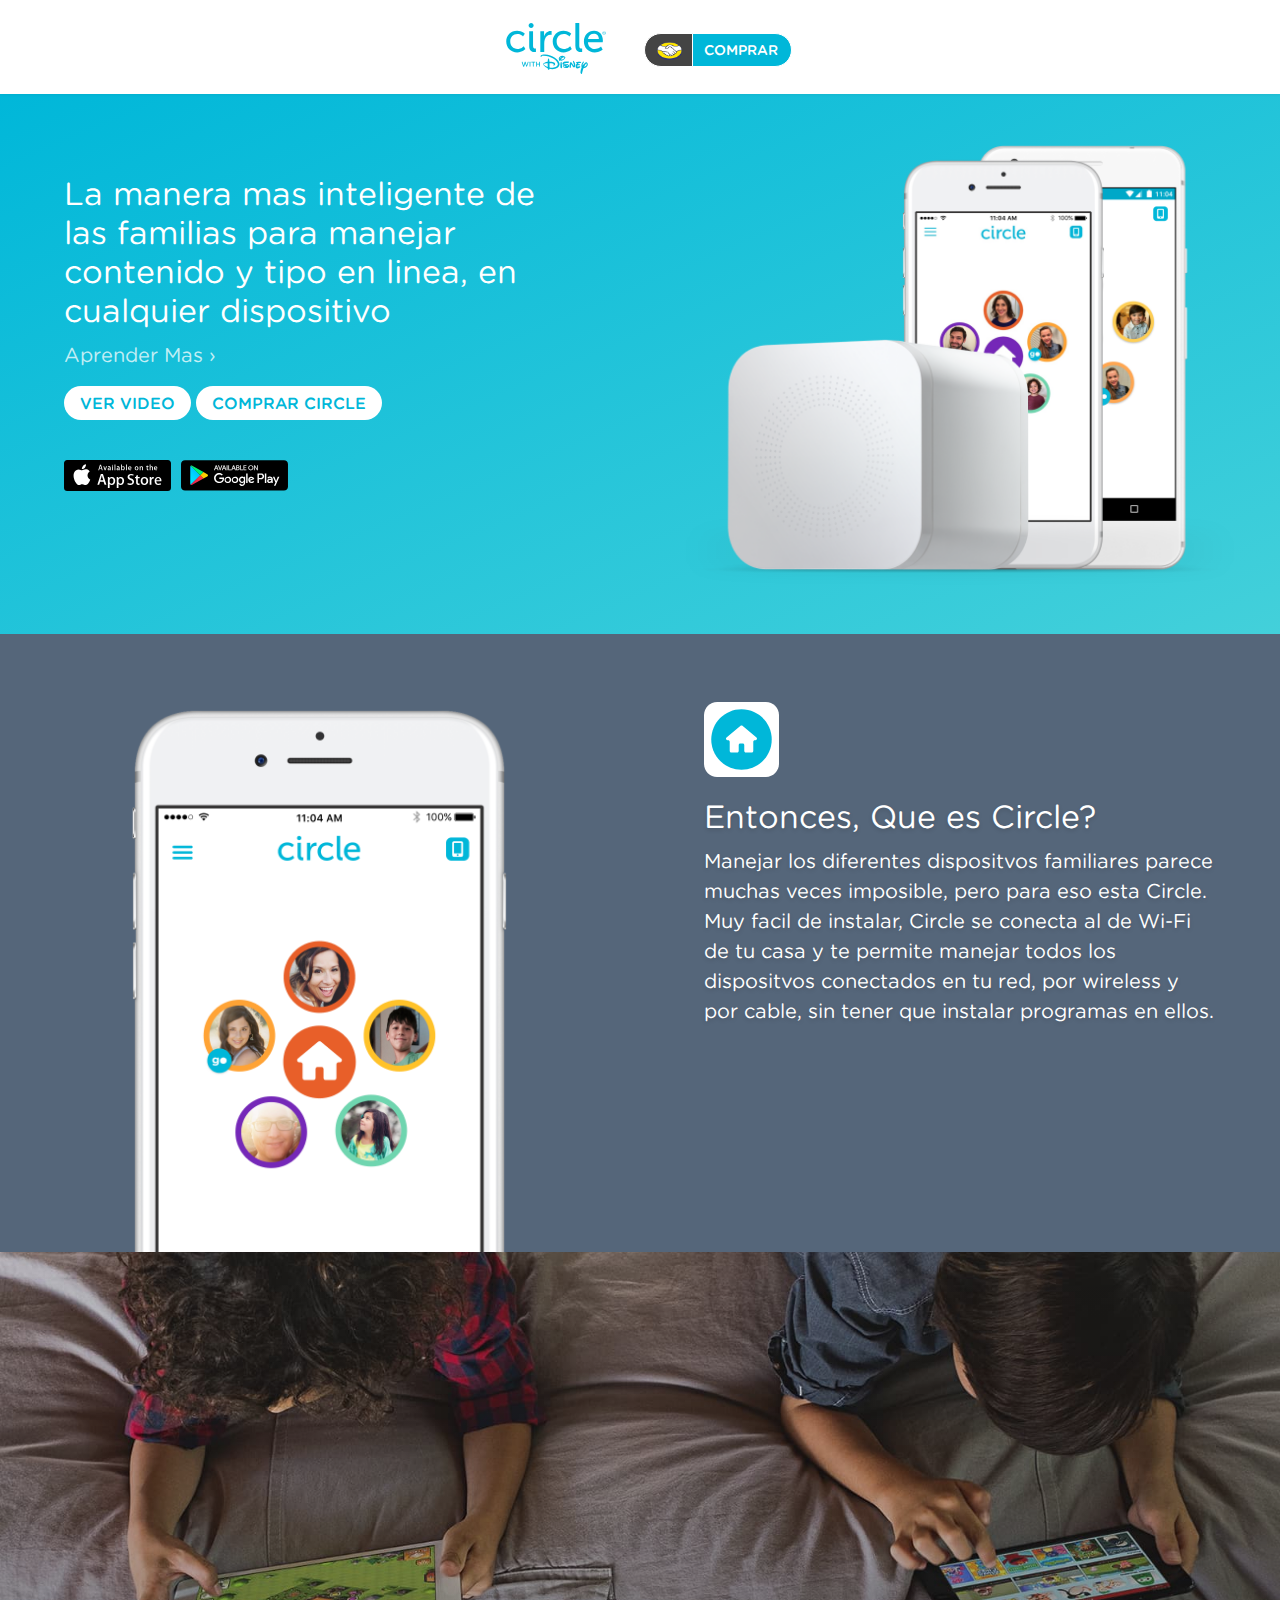
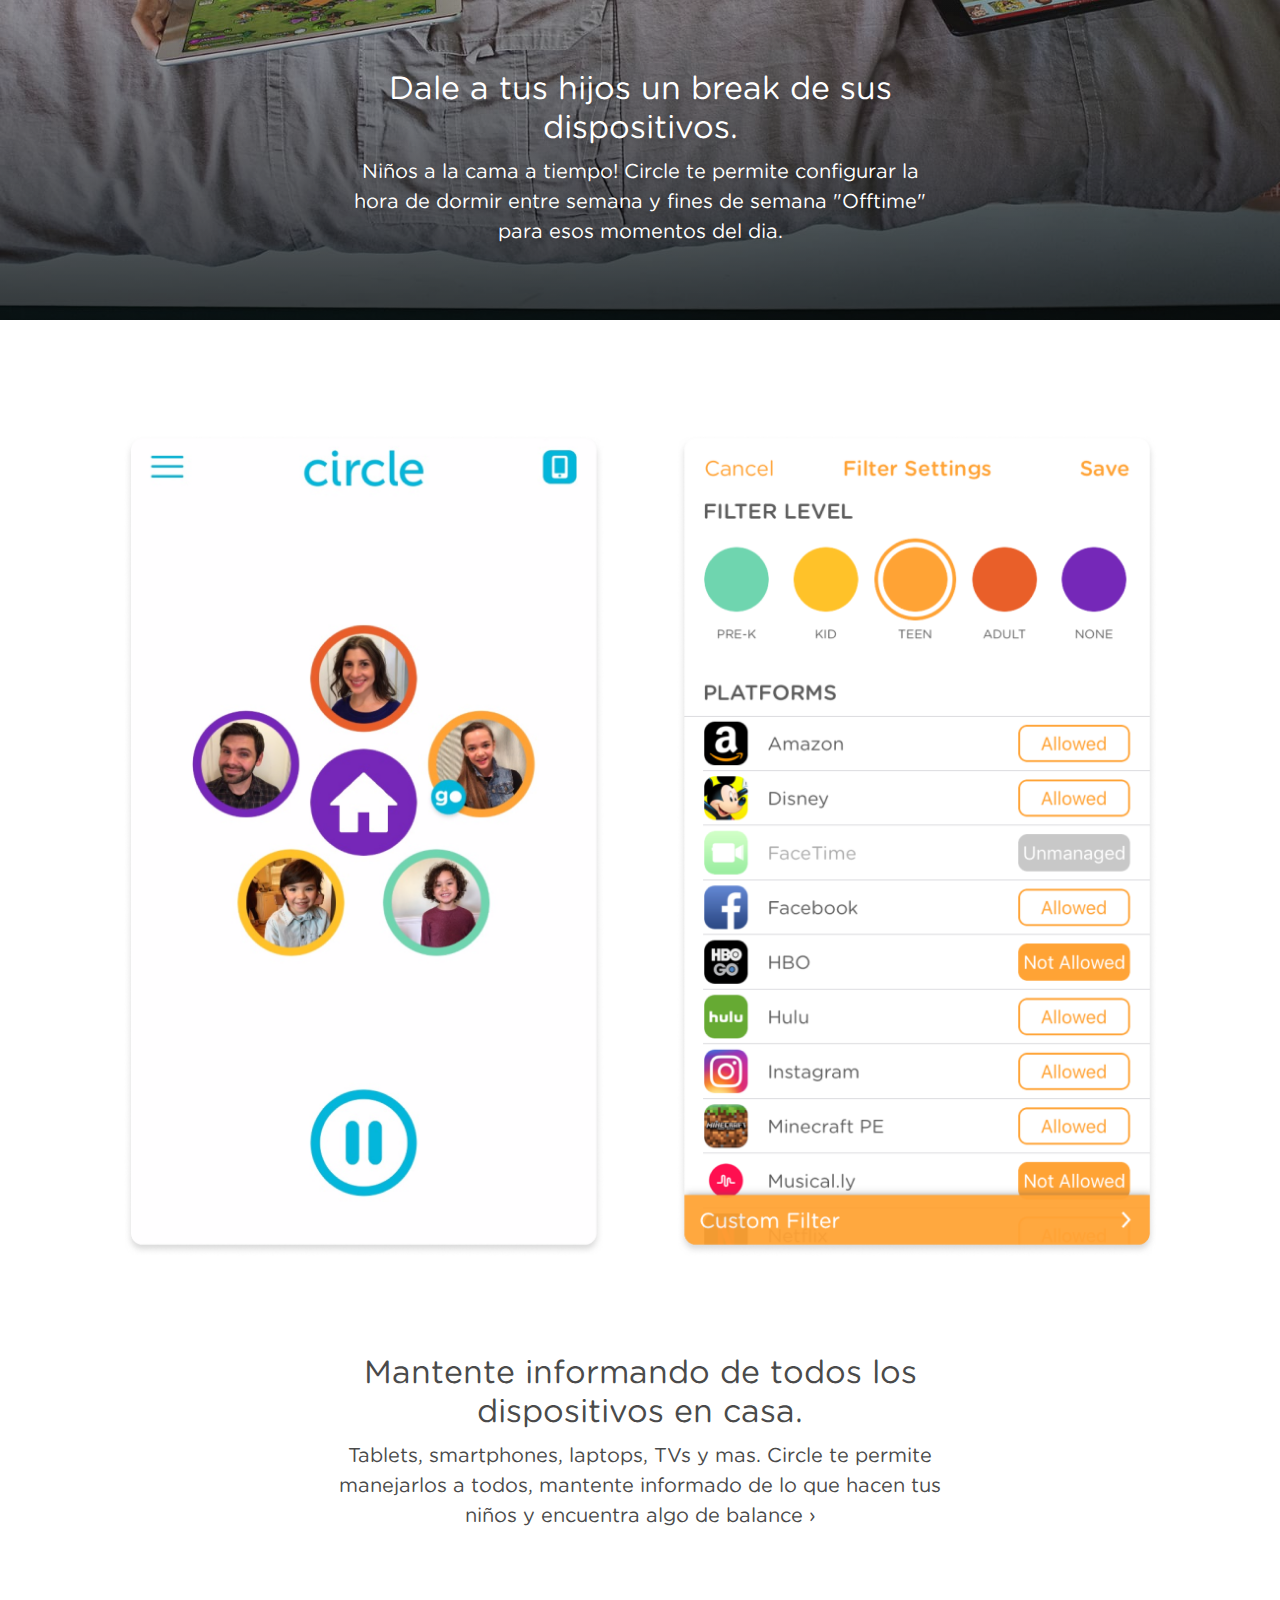
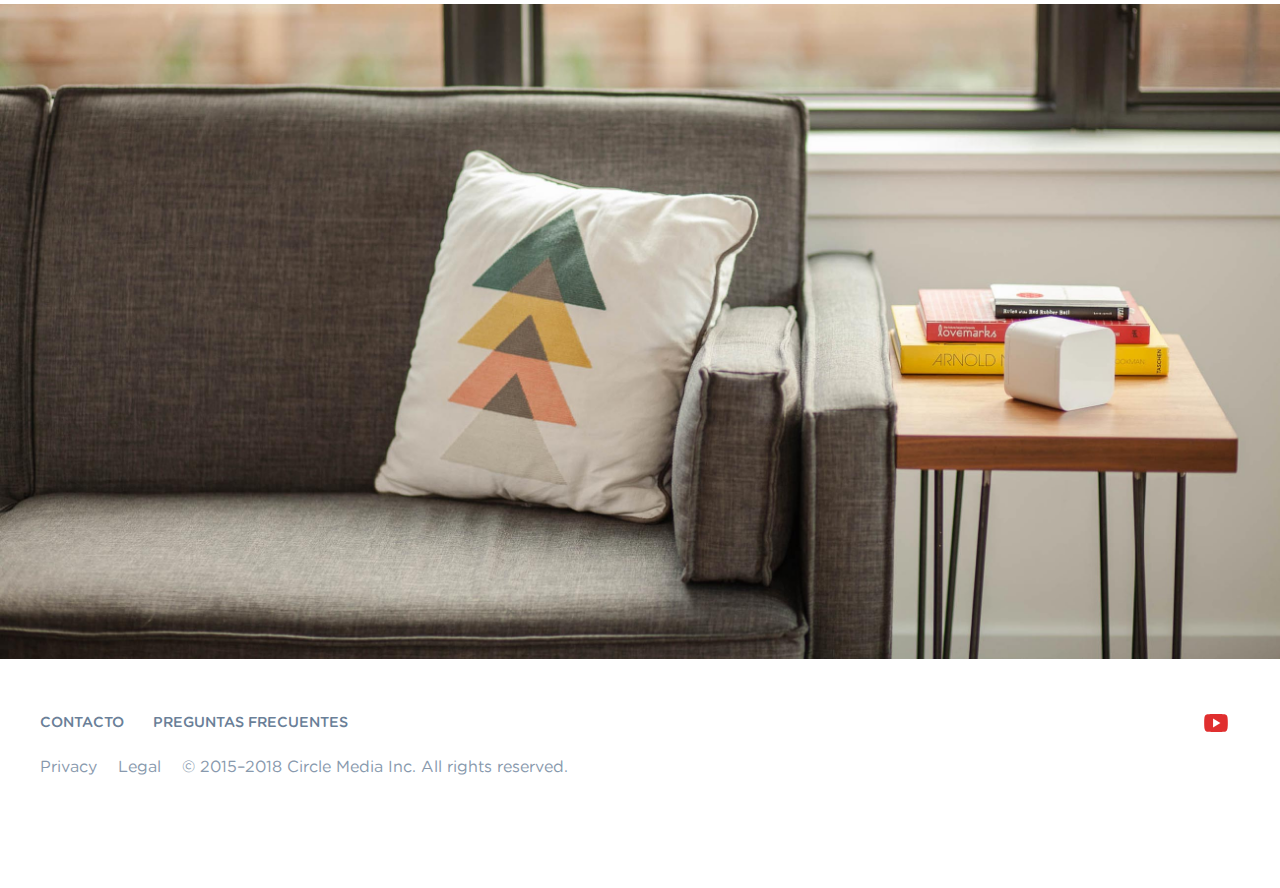
==== commit e55fc030: "final" ====
--- a/index.html
+++ b/index.html
@@ -31,11 +31,14 @@
       </li>
     
       <li class="store">
+          <a href="https://articulo.mercadolibre.com.ec/MEC-415650653-circle-_JM" onClick="circleClickTrack(event)" target="_blank" class="button amazon"><img src="./assets/images/mercadolibre_logo__small.png" alt="Comprar en MercadoLibre®"/></a>
+
       	<a href="https://articulo.mercadolibre.com.ec/MEC-415650653-circle-_JM" class="button blue">Comprar</a>
       </li>
       
         </ul>
     <ul class="mobile">
+        <a href="https://articulo.mercadolibre.com.ec/MEC-415650653-circle-_JM" onClick="circleClickTrack(event)" target="_blank" class="button amazon"><img src="./assets/images/mercadolibre_logo__small.png" alt="Comprar en MercadoLibre®"/></a>
       <li class="store"><a href="https://articulo.mercadolibre.com.ec/MEC-415650653-circle-_JM" class="button blue">Comprar</a></li>
       <li class="more">
         <a class="js-mobile-menu-trigger">
@@ -167,10 +170,29 @@
 	<img src="./assets/images/circle-on-side-table.jpg" alt="Circle is easy to setup on your home network." class="responsive-image show-mobile">
 </div>
 
-
-    
+<footer class="footer">
+    <ul class="nav nav-secondary">
+      <li><a href="/contact/">Contacto</a></li>
+      <li><a href="/faq/">Preguntas Frecuentes</a></li>
+    </ul>
+    <ul class="nav nav-social">
+      
+      <li class="social">
+        <a href="https://www.youtube.com/channel/UCqagsbEHYuGy21BpCW96RkQ">
+          <img class="icon icon-youtube" src="./assets/images/if_youtube_317714.svg" alt="">
+        </a>
+      </li>
+    </ul>
+    <ul class="nav nav-support">
+      <li><a href="/legal/privacy/">Privacy</a></li>
+      <li><a href="/legal/">Legal</a></li>
+      <li>© 2015–2018 Circle Media Inc. All rights reserved.</li>
+    </ul>
+  </footer>
+  
+  <script src="./assets/js/bundle.js"></script>
 
   </body>
 
-  <script src="./assets/js/bundle.js"></script>
+  
 </html>
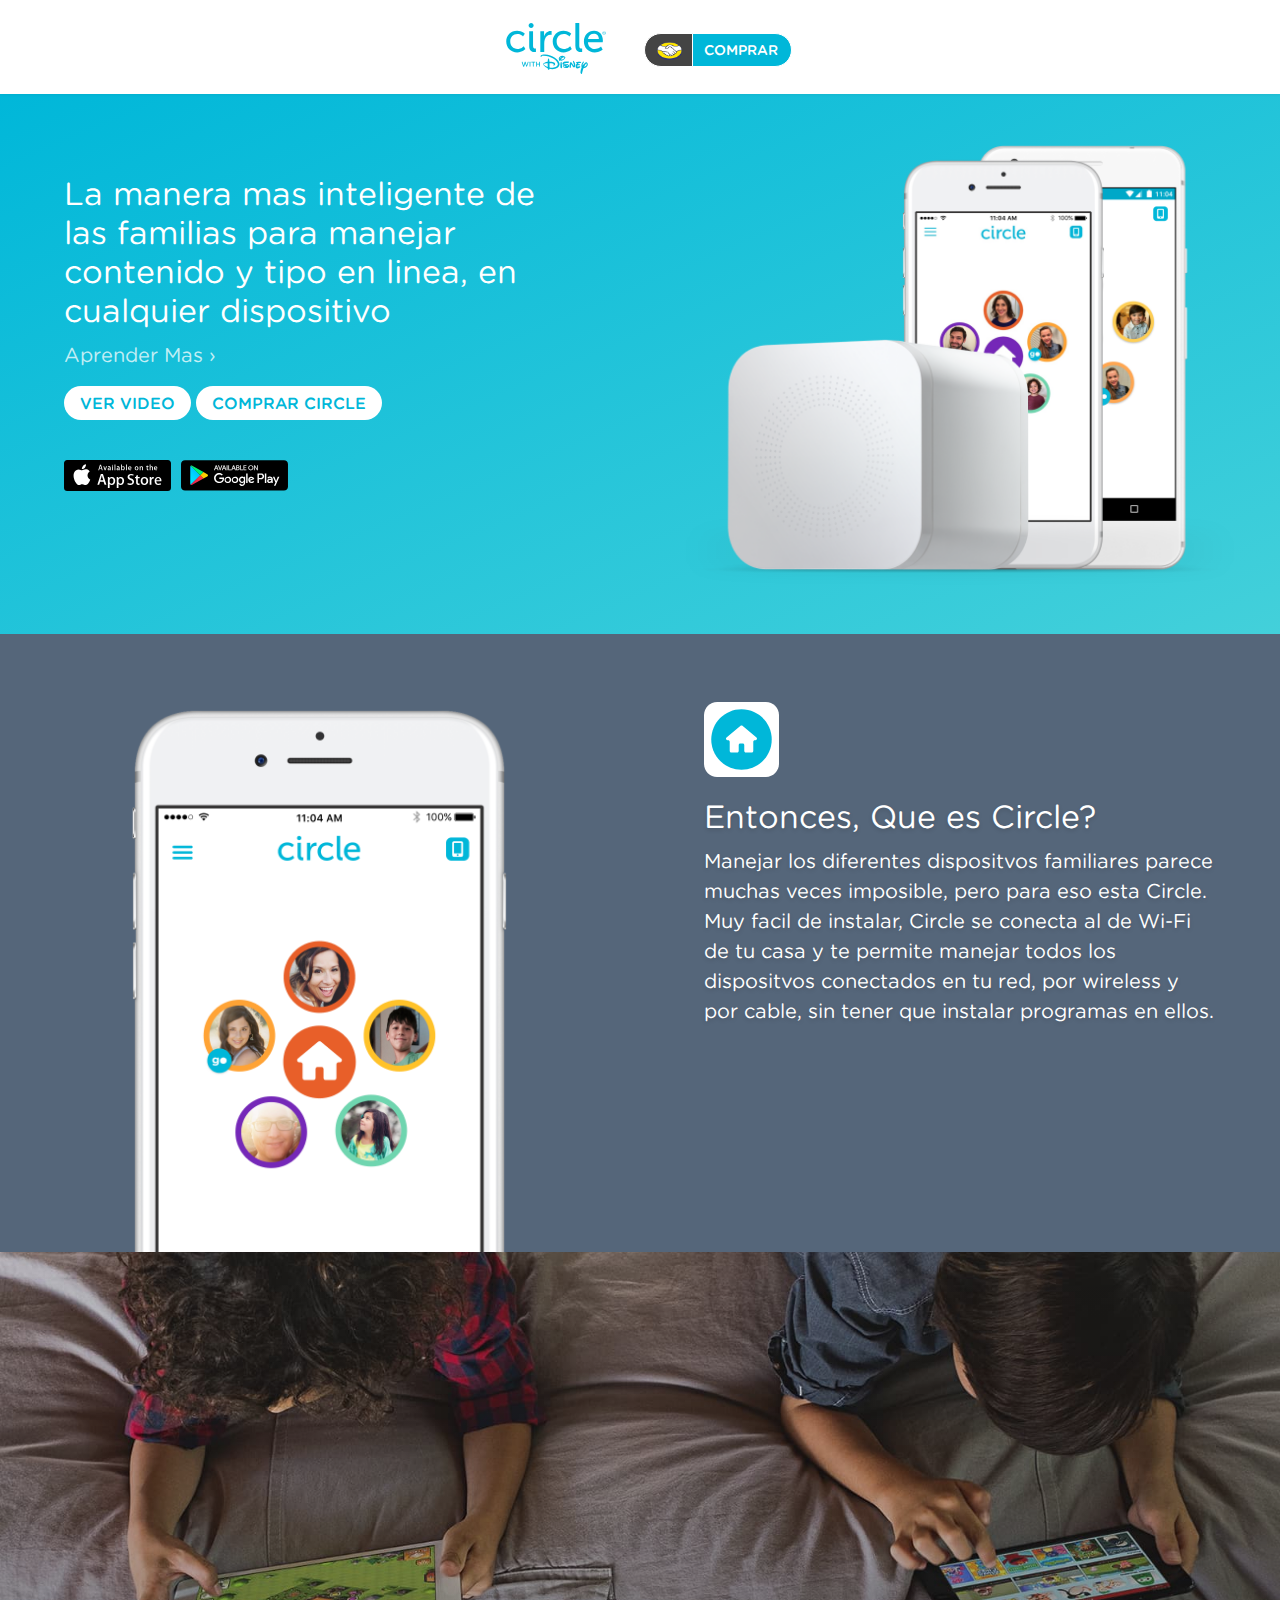
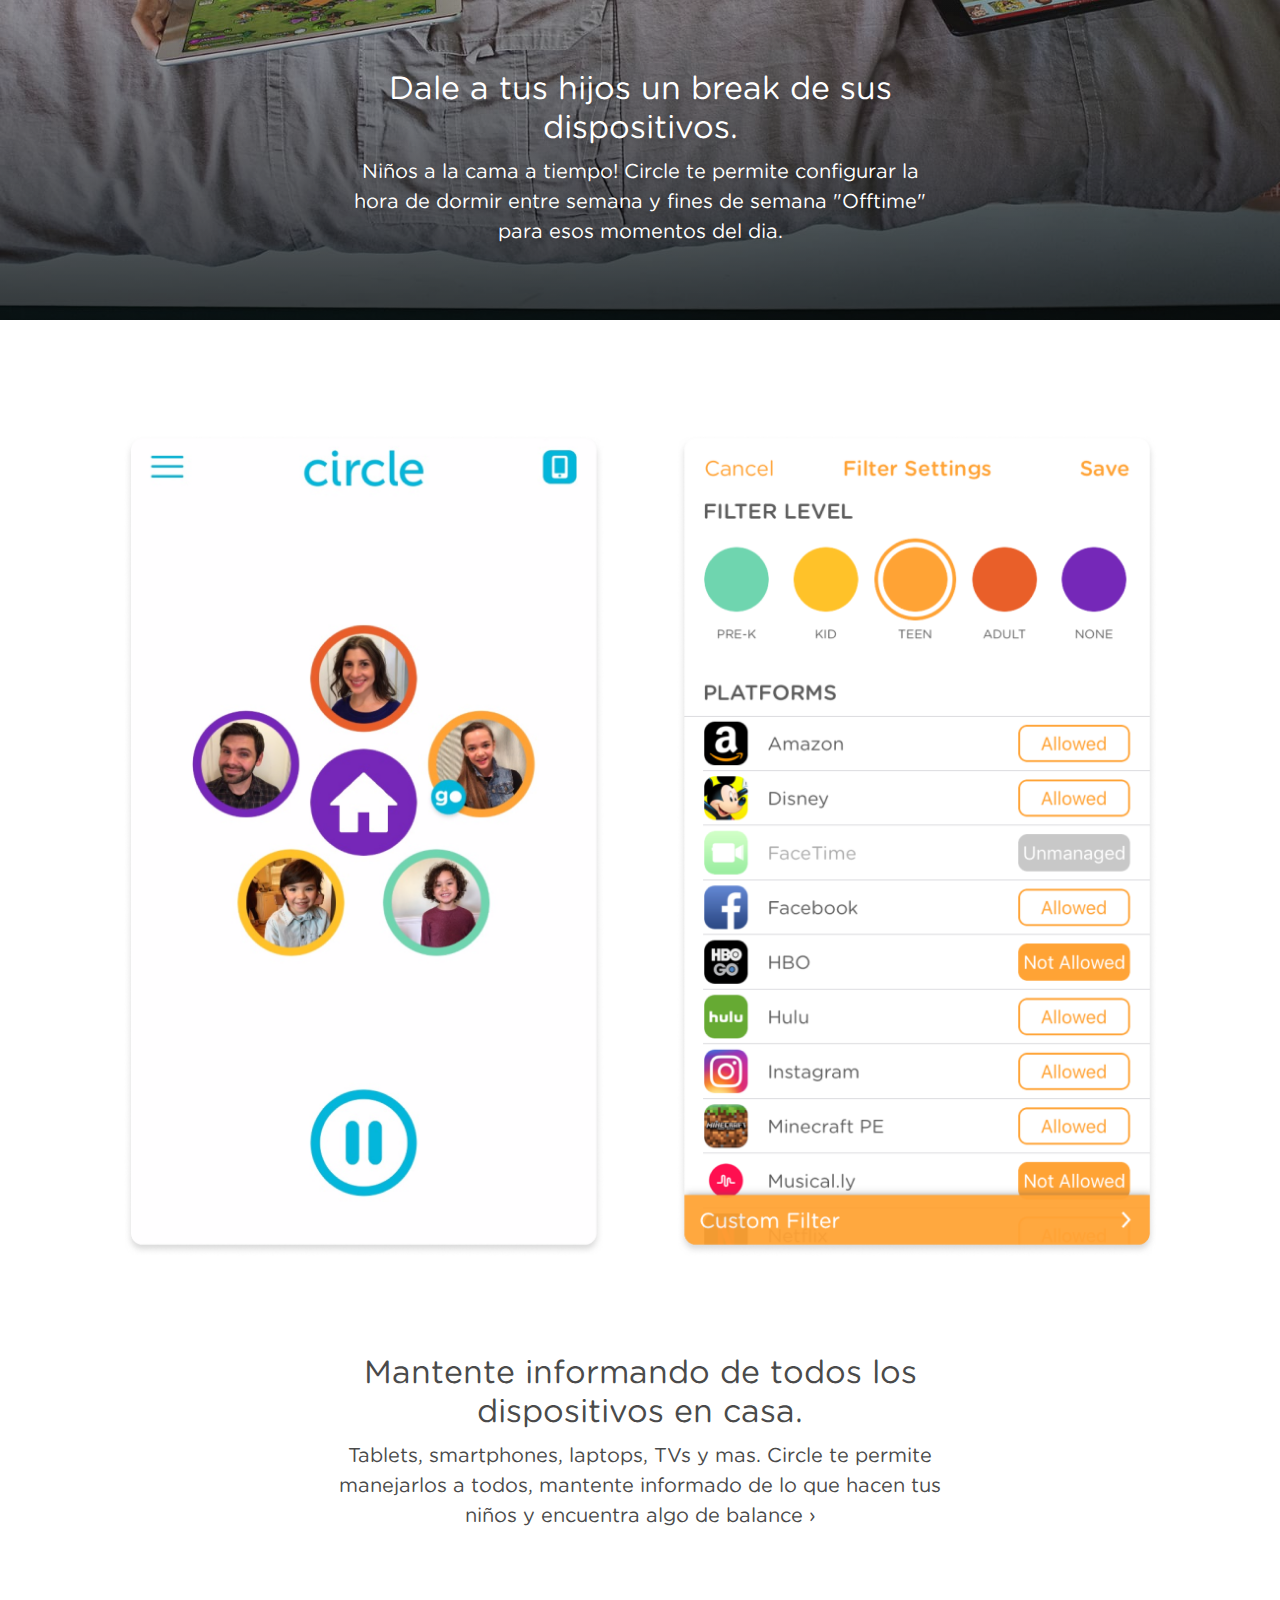
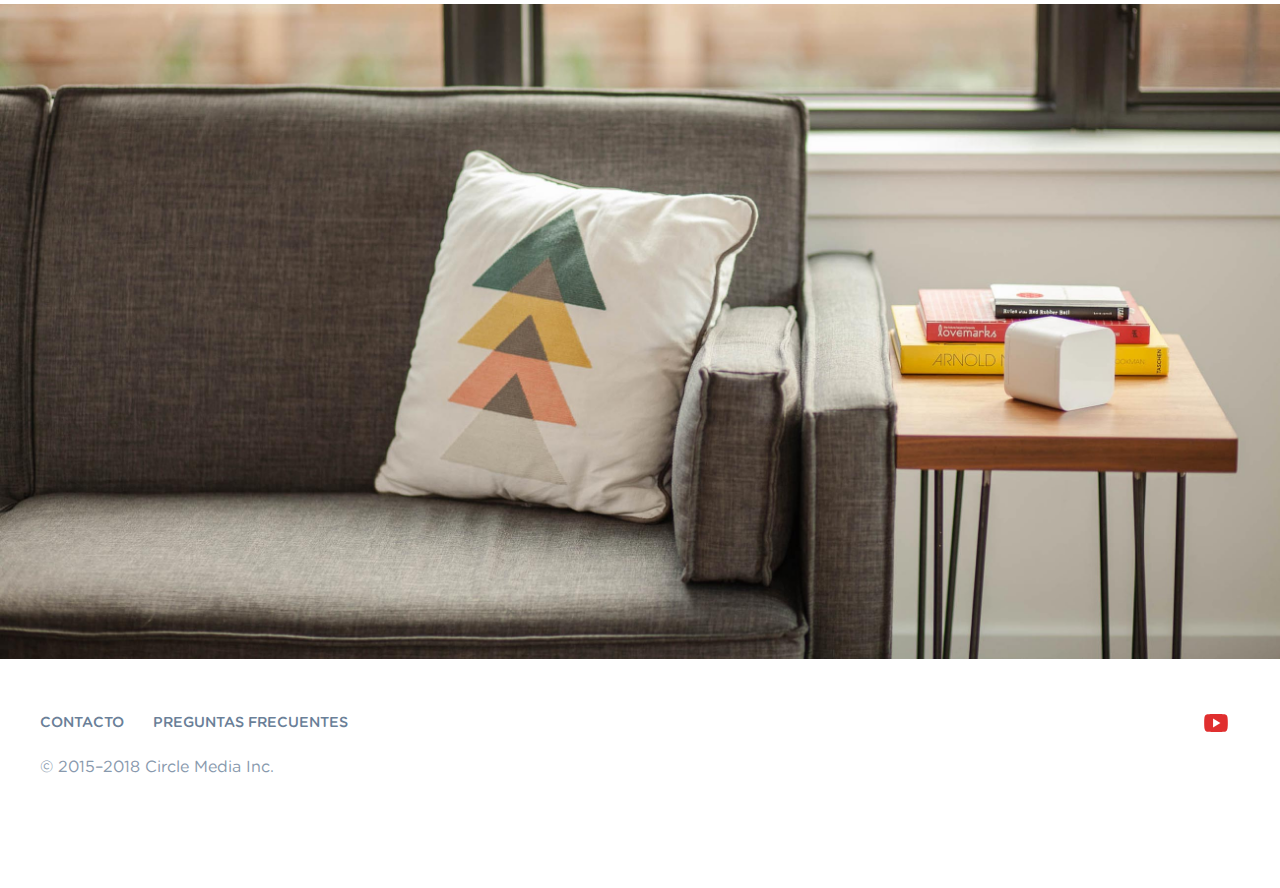
==== commit 4313d41c: "added faq" ====
--- a/index.html
+++ b/index.html
@@ -25,7 +25,7 @@
         <ul class="main">
 
       <li class="brand">
-        <a href="/">
+        <a href="https://articulo.mercadolibre.com.ec/MEC-415650653-circle-_JM">
           <img src="./assets/images/circle-with-disney-blue.svg" alt="Circle with Disney - The smart way for families to manage content and time online, on any device" width="100"/>
         </a>
       </li>
@@ -93,14 +93,14 @@
     <div class="modal">
       <label for="modal-1">
         <a class="modal-trigger button white">Ver Video</a>
-        <a href="/buy/" class="button white">Comprar Circle</a>
+        <a href="https://articulo.mercadolibre.com.ec/MEC-415650653-circle-_JM" class="button white">Comprar Circle</a>
       </label>
       <input id="modal-1" type="checkbox" class="modal-state"/>
       <div class="modal-fade-screen">
         <div class="modal-inner">
           <div for="modal-1" class="modal-close"></div>
           <div class="video-wrapper">
-            <iframe id="masthead-video" src="https://player.vimeo.com/video/198241152?api=1&amp;player_id=masthead-video&amp;title=0&amp;amp;byline=0&amp;amp;portrait=0&amp;amp;color=00b7d9" frameborder="0" allowfullscreen="allowfullscreen"></iframe>
+              <iframe id="masthead-video"  src="https://www.youtube.com/embed/lZJEx40hK_E" frameborder="0" allow="autoplay; encrypted-media" allowfullscreen></iframe>
           </div>
         </div>
       </div>
@@ -172,27 +172,26 @@
 
 <footer class="footer">
     <ul class="nav nav-secondary">
-      <li><a href="/contact/">Contacto</a></li>
-      <li><a href="/faq/">Preguntas Frecuentes</a></li>
+      <li><a href="https://articulo.mercadolibre.com.ec/MEC-415650653-circle-_JM">Contacto</a></li>
+      <li><a href="./faq.html">Preguntas Frecuentes</a></li>
     </ul>
     <ul class="nav nav-social">
       
       <li class="social">
-        <a href="https://www.youtube.com/channel/UCqagsbEHYuGy21BpCW96RkQ">
+        <a href="https://www.youtube.com/channel/UCP10HFlLNJG87v__u4G9jBw">
           <img class="icon icon-youtube" src="./assets/images/if_youtube_317714.svg" alt="">
         </a>
       </li>
     </ul>
     <ul class="nav nav-support">
-      <li><a href="/legal/privacy/">Privacy</a></li>
-      <li><a href="/legal/">Legal</a></li>
-      <li>© 2015–2018 Circle Media Inc. All rights reserved.</li>
+    
+      <li>© 2015–2018 Circle Media Inc.</li>
     </ul>
   </footer>
   
-  <script src="./assets/js/bundle.js"></script>
+
 
   </body>
-
+  <script src="./assets/js/bundle.js"></script>
   
 </html>
